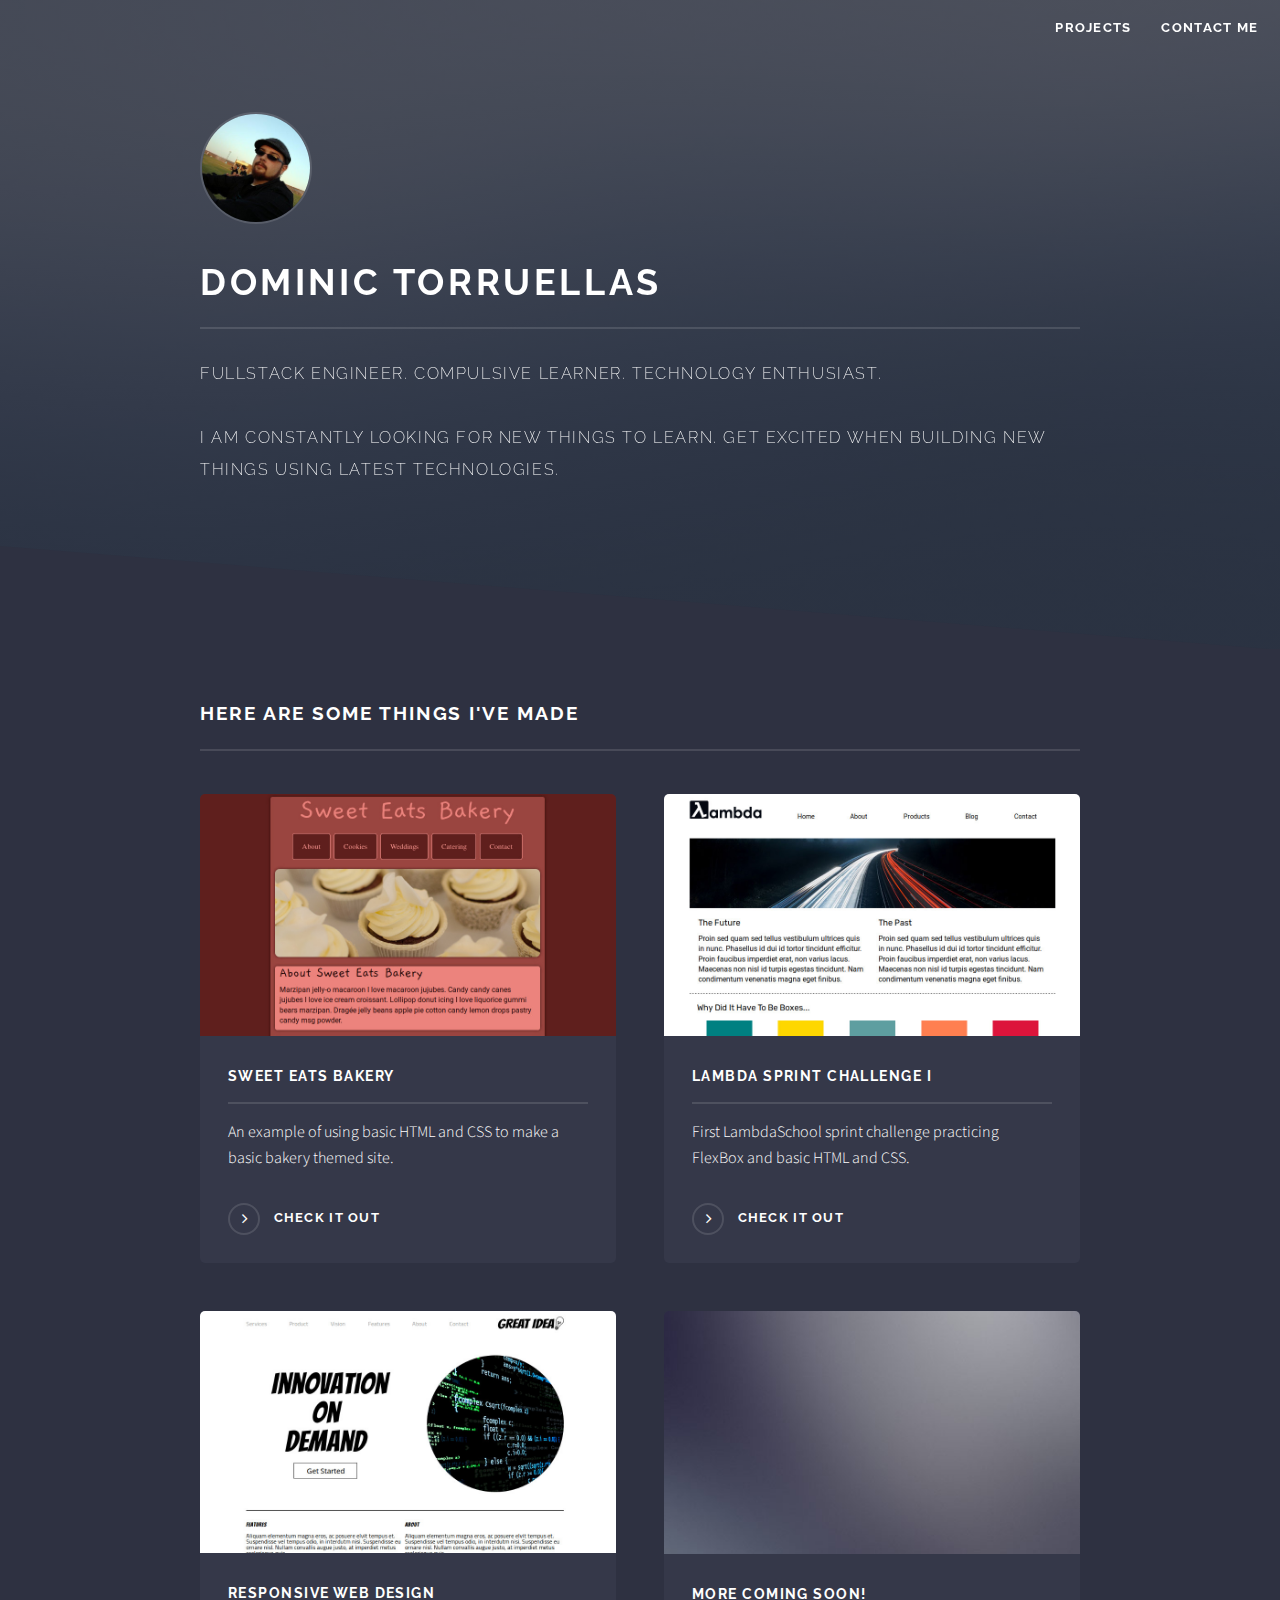
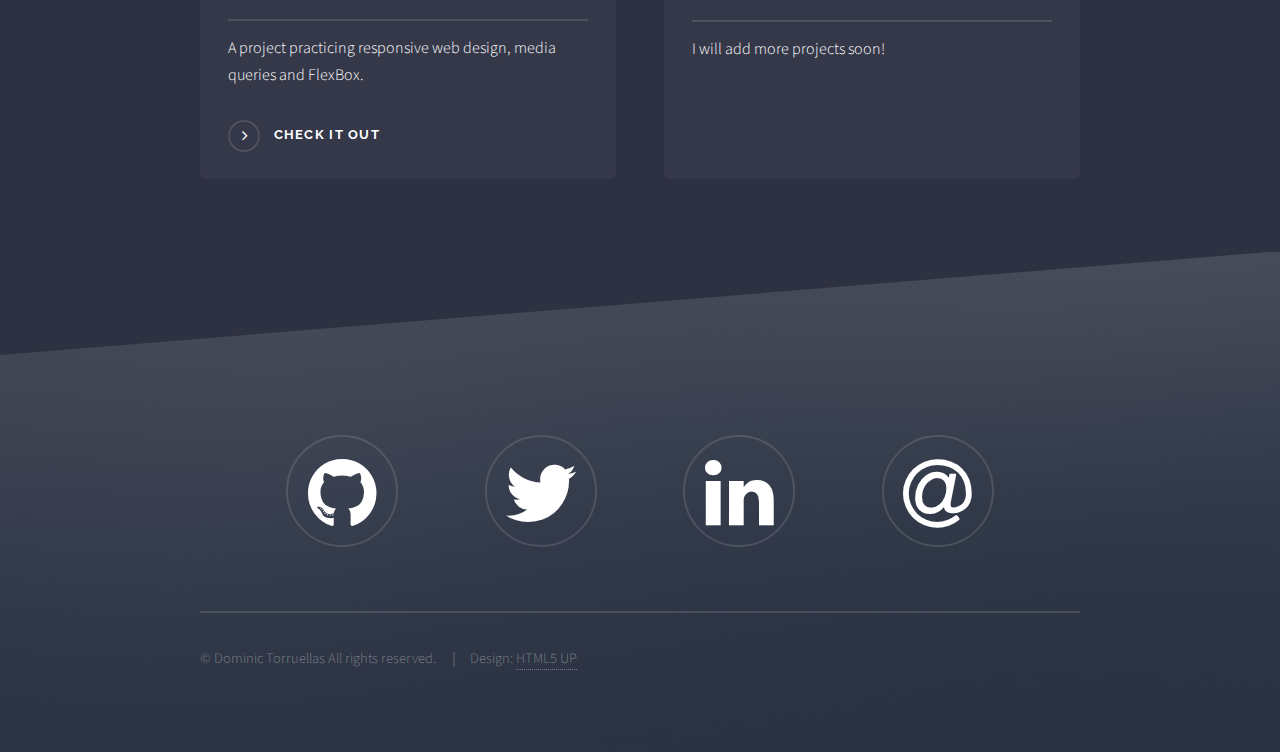
==== index.html @ 59d6ca3b "added linkedin to contac section" ====
<!DOCTYPE html>
<!--
	Solid State by HTML5 UP
	html5up.net | @ajlkn
	Free for personal and commercial use under the CCA 3.0 license (html5up.net/license)
-->
<html id="home">
  <head>
    <title>Dominic Torruellas - I make stuff</title>
    <meta charset="utf-8" />
    <meta
      name="viewport"
      content="width=device-width, initial-scale=1, user-scalable=no"
    />
    <link rel="stylesheet" href="assets/css/main.css" />
    <noscript><link rel="stylesheet" href="assets/css/noscript.css"/></noscript>
  </head>
  <body class="is-preload">
    <!-- Page Wrapper -->
    <div id="page-wrapper">
      <!-- Header -->
      <header id="header" class="alt">
        <h1><a href="#home">Home</a></h1>
        <nav>
          <a href="#projects">Projects</a>
          <a href="#contact">Contact Me</a>
        </nav>
      </header>

      <!-- Banner -->
      <section id="banner">
        <div class="inner">
          <div class="logo">
            <img class="icon" src="./images/330607.jpeg" alt="" />
          </div>
          <h2>Dominic Torruellas</h2>
          <p>
            Fullstack engineer. Compulsive learner. Technology Enthusiast.
          </p>
          <p>
            I am constantly looking for new things to learn. Get excited when
            building new things using latest technologies.
          </p>
        </div>
      </section>

      <!-- Wrapper -->
      <section id="wrapper">
        <!-- Four -->
        <div id="projects"></div>
        <section id="one" class="wrapper alt style1">
          <div class="inner">
            <h2 class="major">Here are some things I've made</h2>
            <section class="features">
              <article>
                <a
                  href="https://codepen.io/djtorel/pen/EMVjLN"
                  class="image"
                  target="_blank"
                  ><img src="./images/SweetEats.jpg" alt=""
                /></a>
                <h3 class="major">Sweet Eats Bakery</h3>
                <p>
                  An example of using basic HTML and CSS to make a basic bakery
                  themed site.
                </p>
                <a
                  href="https://codepen.io/djtorel/pen/EMVjLN"
                  class="special"
                  target="_blank"
                  >Check it out</a
                >
              </article>
              <article>
                <a href="https://sc1-ui.domt.dev" class="image" target="_blank"
                  ><img src="images/SprintChallenge.jpg" alt=""
                /></a>
                <h3 class="major">Lambda Sprint Challenge I</h3>
                <p>
                  First LambdaSchool sprint challenge practicing FlexBox and
                  basic HTML and CSS.
                </p>
                <a
                  href="https://sc1-ui.domt.dev"
                  class="special"
                  target="_blank"
                  >Check it out</a
                >
              </article>
              <article>
                <a href="https://rwd1.domt.dev/" class="image" target="_blank"
                  ><img src="images/ResponsiveWeb.jpg" alt=""
                /></a>
                <h3 class="major">Responsive Web Design</h3>
                <p>
                  A project practicing responsive web design, media queries and
                  FlexBox.
                </p>
                <a href="https://rwd1.domt.dev/" class="special" target="_blank"
                  >Check it out</a
                >
              </article>
              <article>
                <a href="#" class="image"
                  ><img src="images/pic07.jpg" alt=""
                /></a>
                <h3 class="major">More coming soon!</h3>
                <p>
                  I will add more projects soon!
                </p>
                <!-- <a href="#" class="special">Learn more</a> -->
              </article>
            </section>
          </div>
        </section>
      </section>

      <!-- Footer -->
      <section id="footer">
        <div class="inner">
          <div id="contact" class="contact-new">
            <a
              class="fa-github"
              href="https://github.com/djtorel"
              target="_blank"
            ></a>
            <a
              class="fa-twitter"
              href="https://twitter.com/dom_torr"
              target="_blank"
            ></a>
            <a
              href="https://www.linkedin.com/in/dom-torr/"
              class="fa-linkedin"
              target="_blank"
            ></a>
            <a class="fa-at" href="mailto:dom@domtorr.com" target="_blank"></a>
          </div>
          <ul class="copyright">
            <li>&copy; Dominic Torruellas All rights reserved.</li>
            <li>Design: <a href="http://html5up.net">HTML5 UP</a></li>
          </ul>
        </div>
      </section>
    </div>

    <!-- Scripts -->
    <script src="assets/js/jquery.min.js"></script>
    <script src="assets/js/jquery.scrollex.min.js"></script>
    <script src="assets/js/browser.min.js"></script>
    <script src="assets/js/breakpoints.min.js"></script>
    <script src="assets/js/util.js"></script>
    <script src="assets/js/main.js"></script>
  </body>
</html>
---- assets/css/main.css ----
@import url(font-awesome.min.css);
@import url('https://fonts.googleapis.com/css?family=Raleway:200,700|Source+Sans+Pro:300,600,300italic,600italic');

/*
	Solid State by HTML5 UP
	html5up.net | @ajlkn
	Free for personal and commercial use under the CCA 3.0 license (html5up.net/license)
*/

html,
body,
div,
span,
applet,
object,
iframe,
h1,
h2,
h3,
h4,
h5,
h6,
p,
blockquote,
pre,
a,
abbr,
acronym,
address,
big,
cite,
code,
del,
dfn,
em,
img,
ins,
kbd,
q,
s,
samp,
small,
strike,
strong,
sub,
sup,
tt,
var,
b,
u,
i,
center,
dl,
dt,
dd,
ol,
ul,
li,
fieldset,
form,
label,
legend,
table,
caption,
tbody,
tfoot,
thead,
tr,
th,
td,
article,
aside,
canvas,
details,
embed,
figure,
figcaption,
footer,
header,
hgroup,
menu,
nav,
output,
ruby,
section,
summary,
time,
mark,
audio,
video {
  margin: 0;
  padding: 0;
  border: 0;
  font-size: 100%;
  font: inherit;
  vertical-align: baseline;
}

article,
aside,
details,
figcaption,
figure,
footer,
header,
hgroup,
menu,
nav,
section {
  display: block;
}

body {
  line-height: 1;
}

ol,
ul {
  list-style: none;
}

blockquote,
q {
  quotes: none;
}

blockquote:before,
blockquote:after,
q:before,
q:after {
  content: '';
  content: none;
}

table {
  border-collapse: collapse;
  border-spacing: 0;
}

body {
  -webkit-text-size-adjust: none;
}

mark {
  background-color: transparent;
  color: inherit;
}

input::-moz-focus-inner {
  border: 0;
  padding: 0;
}

input,
select,
textarea {
  -moz-appearance: none;
  -webkit-appearance: none;
  -ms-appearance: none;
  appearance: none;
}

/* Basic */

@-ms-viewport {
  width: device-width;
}

body {
  -ms-overflow-style: scrollbar;
}

@media screen and (max-width: 480px) {
  html,
  body {
    min-width: 320px;
  }
}

html {
  box-sizing: border-box;
}

*,
*:before,
*:after {
  box-sizing: inherit;
}

body {
  background-color: #2e3141;
  background-image: linear-gradient(
      to top,
      rgba(46, 49, 65, 0.8),
      rgba(46, 49, 65, 0.8)
    ),
    url('../../images/bg.jpg');
  background-size: auto, cover;
  background-attachment: fixed, fixed;
  background-position: center, center;
}

body.is-preload *,
body.is-preload *:before,
body.is-preload *:after {
  -moz-animation: none !important;
  -webkit-animation: none !important;
  -ms-animation: none !important;
  animation: none !important;
  -moz-transition: none !important;
  -webkit-transition: none !important;
  -ms-transition: none !important;
  transition: none !important;
}

/* Type */

body,
input,
select,
textarea {
  color: #ffffff;
  font-family: 'Source Sans Pro', Helvetica, sans-serif;
  font-size: 16.5pt;
  font-weight: 300;
  line-height: 1.65;
}

@media screen and (max-width: 1680px) {
  body,
  input,
  select,
  textarea {
    font-size: 13pt;
  }
}

@media screen and (max-width: 1280px) {
  body,
  input,
  select,
  textarea {
    font-size: 12pt;
  }
}

@media screen and (max-width: 980px) {
  body,
  input,
  select,
  textarea {
    font-size: 12pt;
  }
}

@media screen and (max-width: 736px) {
  body,
  input,
  select,
  textarea {
    font-size: 12pt;
  }
}

@media screen and (max-width: 480px) {
  body,
  input,
  select,
  textarea {
    font-size: 12pt;
  }
}

a {
  -moz-transition: color 0.2s ease-in-out, border-bottom-color 0.2s ease-in-out;
  -webkit-transition: color 0.2s ease-in-out,
    border-bottom-color 0.2s ease-in-out;
  -ms-transition: color 0.2s ease-in-out, border-bottom-color 0.2s ease-in-out;
  transition: color 0.2s ease-in-out, border-bottom-color 0.2s ease-in-out;
  border-bottom: dotted 1px rgba(255, 255, 255, 0.35);
  color: #ffffff;
  text-decoration: none;
}

a:hover {
  border-bottom-color: transparent;
  color: #ffffff !important;
}

a.special:not(.button) {
  text-decoration: none;
  border-bottom: 0;
  display: block;
  font-family: Raleway, Helvetica, sans-serif;
  font-size: 0.8em;
  font-weight: 700;
  letter-spacing: 0.1em;
  margin: 0 0 2em 0;
  text-transform: uppercase;
}

a.special:not(.button):before {
  -moz-osx-font-smoothing: grayscale;
  -webkit-font-smoothing: antialiased;
  font-family: FontAwesome;
  font-style: normal;
  font-weight: normal;
  text-transform: none !important;
}

a.special:not(.button):before {
  -moz-transition: background-color 0.2s ease-in-out;
  -webkit-transition: background-color 0.2s ease-in-out;
  -ms-transition: background-color 0.2s ease-in-out;
  transition: background-color 0.2s ease-in-out;
  border-radius: 100%;
  border: solid 2px rgba(255, 255, 255, 0.125);
  content: '\f105';
  display: inline-block;
  font-size: 1.25em;
  height: 2em;
  line-height: 1.65em;
  margin-right: 0.85em;
  text-align: center;
  text-indent: 0.15em;
  vertical-align: middle;
  width: 2em;
}

a.special:not(.button):hover:before {
  background-color: rgba(255, 255, 255, 0.025);
}

a.special:not(.button):active:before {
  background-color: rgba(255, 255, 255, 0.075);
}

strong,
b {
  color: #ffffff;
  font-weight: 600;
}

em,
i {
  font-style: italic;
}

p {
  margin: 0 0 2em 0;
}

h1,
h2,
h3,
h4,
h5,
h6 {
  color: #ffffff;
  font-family: Raleway, Helvetica, sans-serif;
  font-weight: 700;
  letter-spacing: 0.1em;
  margin: 0 0 1em 0;
  text-transform: uppercase;
}

h1 a,
h2 a,
h3 a,
h4 a,
h5 a,
h6 a {
  color: inherit;
  text-decoration: none;
  border-bottom: 0;
}

h1 span,
h2 span,
h3 span,
h4 span,
h5 span,
h6 span {
  font-weight: 200;
}

h1.major,
h2.major,
h3.major,
h4.major,
h5.major,
h6.major {
  padding-bottom: 1em;
  border-bottom: solid 2px rgba(255, 255, 255, 0.125);
}

h2 {
  font-size: 1.2em;
}

h3 {
  font-size: 0.9em;
}

h4 {
  font-size: 0.7em;
}

h5 {
  font-size: 0.7em;
}

h6 {
  font-size: 0.7em;
}

@media screen and (max-width: 736px) {
  h2 {
    font-size: 1em;
  }

  h3 {
    font-size: 0.8em;
  }
}

sub {
  font-size: 0.8em;
  position: relative;
  top: 0.5em;
}

sup {
  font-size: 0.8em;
  position: relative;
  top: -0.5em;
}

blockquote {
  border-left: solid 4px rgba(255, 255, 255, 0.125);
  font-style: italic;
  margin: 0 0 2em 0;
  padding: 0.5em 0 0.5em 2em;
}

code {
  background: rgba(255, 255, 255, 0.025);
  border-radius: 5px;
  border: solid 2px rgba(255, 255, 255, 0.125);
  font-family: 'Courier New', monospace;
  font-size: 0.9em;
  margin: 0 0.25em;
  padding: 0.25em 0.65em;
}

pre {
  -webkit-overflow-scrolling: touch;
  font-family: 'Courier New', monospace;
  font-size: 0.9em;
  margin: 0 0 2em 0;
}

pre code {
  display: block;
  line-height: 1.75em;
  padding: 1em 1.5em;
  overflow-x: auto;
}

hr {
  border: 0;
  border-bottom: solid 2px rgba(255, 255, 255, 0.125);
  margin: 2.5em 0;
}

hr.major {
  margin: 4em 0;
}

.align-left {
  text-align: left;
}

.align-center {
  text-align: center;
}

.align-right {
  text-align: right;
}

/* Row */

.row {
  display: flex;
  flex-wrap: wrap;
  box-sizing: border-box;
  align-items: stretch;
}

.row > * {
  box-sizing: border-box;
}

.row.gtr-uniform > * > :last-child {
  margin-bottom: 0;
}

.row.aln-left {
  justify-content: flex-start;
}

.row.aln-center {
  justify-content: center;
}

.row.aln-right {
  justify-content: flex-end;
}

.row.aln-top {
  align-items: flex-start;
}

.row.aln-middle {
  align-items: center;
}

.row.aln-bottom {
  align-items: flex-end;
}

.row > .imp {
  order: -1;
}

.row > .col-1 {
  width: 8.3333333333%;
}

.row > .off-1 {
  margin-left: 8.3333333333%;
}

.row > .col-2 {
  width: 16.6666666667%;
}

.row > .off-2 {
  margin-left: 16.6666666667%;
}

.row > .col-3 {
  width: 25%;
}

.row > .off-3 {
  margin-left: 25%;
}

.row > .col-4 {
  width: 33.3333333333%;
}

.row > .off-4 {
  margin-left: 33.3333333333%;
}

.row > .col-5 {
  width: 41.6666666667%;
}

.row > .off-5 {
  margin-left: 41.6666666667%;
}

.row > .col-6 {
  width: 50%;
}

.row > .off-6 {
  margin-left: 50%;
}

.row > .col-7 {
  width: 58.3333333333%;
}

.row > .off-7 {
  margin-left: 58.3333333333%;
}

.row > .col-8 {
  width: 66.6666666667%;
}

.row > .off-8 {
  margin-left: 66.6666666667%;
}

.row > .col-9 {
  width: 75%;
}

.row > .off-9 {
  margin-left: 75%;
}

.row > .col-10 {
  width: 83.3333333333%;
}

.row > .off-10 {
  margin-left: 83.3333333333%;
}

.row > .col-11 {
  width: 91.6666666667%;
}

.row > .off-11 {
  margin-left: 91.6666666667%;
}

.row > .col-12 {
  width: 100%;
}

.row > .off-12 {
  margin-left: 100%;
}

.row.gtr-0 {
  margin-top: 0;
  margin-left: 0em;
}

.row.gtr-0 > * {
  padding: 0 0 0 0em;
}

.row.gtr-0.gtr-uniform {
  margin-top: 0em;
}

.row.gtr-0.gtr-uniform > * {
  padding-top: 0em;
}

.row.gtr-25 {
  margin-top: 0;
  margin-left: -0.4375em;
}

.row.gtr-25 > * {
  padding: 0 0 0 0.4375em;
}

.row.gtr-25.gtr-uniform {
  margin-top: -0.4375em;
}

.row.gtr-25.gtr-uniform > * {
  padding-top: 0.4375em;
}

.row.gtr-50 {
  margin-top: 0;
  margin-left: -0.875em;
}

.row.gtr-50 > * {
  padding: 0 0 0 0.875em;
}

.row.gtr-50.gtr-uniform {
  margin-top: -0.875em;
}

.row.gtr-50.gtr-uniform > * {
  padding-top: 0.875em;
}

.row {
  margin-top: 0;
  margin-left: -1.75em;
}

.row > * {
  padding: 0 0 0 1.75em;
}

.row.gtr-uniform {
  margin-top: -1.75em;
}

.row.gtr-uniform > * {
  padding-top: 1.75em;
}

.row.gtr-150 {
  margin-top: 0;
  margin-left: -2.625em;
}

.row.gtr-150 > * {
  padding: 0 0 0 2.625em;
}

.row.gtr-150.gtr-uniform {
  margin-top: -2.625em;
}

.row.gtr-150.gtr-uniform > * {
  padding-top: 2.625em;
}

.row.gtr-200 {
  margin-top: 0;
  margin-left: -3.5em;
}

.row.gtr-200 > * {
  padding: 0 0 0 3.5em;
}

.row.gtr-200.gtr-uniform {
  margin-top: -3.5em;
}

.row.gtr-200.gtr-uniform > * {
  padding-top: 3.5em;
}

@media screen and (max-width: 1680px) {
  .row {
    display: flex;
    flex-wrap: wrap;
    box-sizing: border-box;
    align-items: stretch;
  }

  .row > * {
    box-sizing: border-box;
  }

  .row.gtr-uniform > * > :last-child {
    margin-bottom: 0;
  }

  .row.aln-left {
    justify-content: flex-start;
  }

  .row.aln-center {
    justify-content: center;
  }

  .row.aln-right {
    justify-content: flex-end;
  }

  .row.aln-top {
    align-items: flex-start;
  }

  .row.aln-middle {
    align-items: center;
  }

  .row.aln-bottom {
    align-items: flex-end;
  }

  .row > .imp-xlarge {
    order: -1;
  }

  .row > .col-1-xlarge {
    width: 8.3333333333%;
  }

  .row > .off-1-xlarge {
    margin-left: 8.3333333333%;
  }

  .row > .col-2-xlarge {
    width: 16.6666666667%;
  }

  .row > .off-2-xlarge {
    margin-left: 16.6666666667%;
  }

  .row > .col-3-xlarge {
    width: 25%;
  }

  .row > .off-3-xlarge {
    margin-left: 25%;
  }

  .row > .col-4-xlarge {
    width: 33.3333333333%;
  }

  .row > .off-4-xlarge {
    margin-left: 33.3333333333%;
  }

  .row > .col-5-xlarge {
    width: 41.6666666667%;
  }

  .row > .off-5-xlarge {
    margin-left: 41.6666666667%;
  }

  .row > .col-6-xlarge {
    width: 50%;
  }

  .row > .off-6-xlarge {
    margin-left: 50%;
  }

  .row > .col-7-xlarge {
    width: 58.3333333333%;
  }

  .row > .off-7-xlarge {
    margin-left: 58.3333333333%;
  }

  .row > .col-8-xlarge {
    width: 66.6666666667%;
  }

  .row > .off-8-xlarge {
    margin-left: 66.6666666667%;
  }

  .row > .col-9-xlarge {
    width: 75%;
  }

  .row > .off-9-xlarge {
    margin-left: 75%;
  }

  .row > .col-10-xlarge {
    width: 83.3333333333%;
  }

  .row > .off-10-xlarge {
    margin-left: 83.3333333333%;
  }

  .row > .col-11-xlarge {
    width: 91.6666666667%;
  }

  .row > .off-11-xlarge {
    margin-left: 91.6666666667%;
  }

  .row > .col-12-xlarge {
    width: 100%;
  }

  .row > .off-12-xlarge {
    margin-left: 100%;
  }

  .row.gtr-0 {
    margin-top: 0;
    margin-left: 0em;
  }

  .row.gtr-0 > * {
    padding: 0 0 0 0em;
  }

  .row.gtr-0.gtr-uniform {
    margin-top: 0em;
  }

  .row.gtr-0.gtr-uniform > * {
    padding-top: 0em;
  }

  .row.gtr-25 {
    margin-top: 0;
    margin-left: -0.4375em;
  }

  .row.gtr-25 > * {
    padding: 0 0 0 0.4375em;
  }

  .row.gtr-25.gtr-uniform {
    margin-top: -0.4375em;
  }

  .row.gtr-25.gtr-uniform > * {
    padding-top: 0.4375em;
  }

  .row.gtr-50 {
    margin-top: 0;
    margin-left: -0.875em;
  }

  .row.gtr-50 > * {
    padding: 0 0 0 0.875em;
  }

  .row.gtr-50.gtr-uniform {
    margin-top: -0.875em;
  }

  .row.gtr-50.gtr-uniform > * {
    padding-top: 0.875em;
  }

  .row {
    margin-top: 0;
    margin-left: -1.75em;
  }

  .row > * {
    padding: 0 0 0 1.75em;
  }

  .row.gtr-uniform {
    margin-top: -1.75em;
  }

  .row.gtr-uniform > * {
    padding-top: 1.75em;
  }

  .row.gtr-150 {
    margin-top: 0;
    margin-left: -2.625em;
  }

  .row.gtr-150 > * {
    padding: 0 0 0 2.625em;
  }

  .row.gtr-150.gtr-uniform {
    margin-top: -2.625em;
  }

  .row.gtr-150.gtr-uniform > * {
    padding-top: 2.625em;
  }

  .row.gtr-200 {
    margin-top: 0;
    margin-left: -3.5em;
  }

  .row.gtr-200 > * {
    padding: 0 0 0 3.5em;
  }

  .row.gtr-200.gtr-uniform {
    margin-top: -3.5em;
  }

  .row.gtr-200.gtr-uniform > * {
    padding-top: 3.5em;
  }
}

@media screen and (max-width: 1280px) {
  .row {
    display: flex;
    flex-wrap: wrap;
    box-sizing: border-box;
    align-items: stretch;
  }

  .row > * {
    box-sizing: border-box;
  }

  .row.gtr-uniform > * > :last-child {
    margin-bottom: 0;
  }

  .row.aln-left {
    justify-content: flex-start;
  }

  .row.aln-center {
    justify-content: center;
  }

  .row.aln-right {
    justify-content: flex-end;
  }

  .row.aln-top {
    align-items: flex-start;
  }

  .row.aln-middle {
    align-items: center;
  }

  .row.aln-bottom {
    align-items: flex-end;
  }

  .row > .imp-large {
    order: -1;
  }

  .row > .col-1-large {
    width: 8.3333333333%;
  }

  .row > .off-1-large {
    margin-left: 8.3333333333%;
  }

  .row > .col-2-large {
    width: 16.6666666667%;
  }

  .row > .off-2-large {
    margin-left: 16.6666666667%;
  }

  .row > .col-3-large {
    width: 25%;
  }

  .row > .off-3-large {
    margin-left: 25%;
  }

  .row > .col-4-large {
    width: 33.3333333333%;
  }

  .row > .off-4-large {
    margin-left: 33.3333333333%;
  }

  .row > .col-5-large {
    width: 41.6666666667%;
  }

  .row > .off-5-large {
    margin-left: 41.6666666667%;
  }

  .row > .col-6-large {
    width: 50%;
  }

  .row > .off-6-large {
    margin-left: 50%;
  }

  .row > .col-7-large {
    width: 58.3333333333%;
  }

  .row > .off-7-large {
    margin-left: 58.3333333333%;
  }

  .row > .col-8-large {
    width: 66.6666666667%;
  }

  .row > .off-8-large {
    margin-left: 66.6666666667%;
  }

  .row > .col-9-large {
    width: 75%;
  }

  .row > .off-9-large {
    margin-left: 75%;
  }

  .row > .col-10-large {
    width: 83.3333333333%;
  }

  .row > .off-10-large {
    margin-left: 83.3333333333%;
  }

  .row > .col-11-large {
    width: 91.6666666667%;
  }

  .row > .off-11-large {
    margin-left: 91.6666666667%;
  }

  .row > .col-12-large {
    width: 100%;
  }

  .row > .off-12-large {
    margin-left: 100%;
  }

  .row.gtr-0 {
    margin-top: 0;
    margin-left: 0em;
  }

  .row.gtr-0 > * {
    padding: 0 0 0 0em;
  }

  .row.gtr-0.gtr-uniform {
    margin-top: 0em;
  }

  .row.gtr-0.gtr-uniform > * {
    padding-top: 0em;
  }

  .row.gtr-25 {
    margin-top: 0;
    margin-left: -0.4375em;
  }

  .row.gtr-25 > * {
    padding: 0 0 0 0.4375em;
  }

  .row.gtr-25.gtr-uniform {
    margin-top: -0.4375em;
  }

  .row.gtr-25.gtr-uniform > * {
    padding-top: 0.4375em;
  }

  .row.gtr-50 {
    margin-top: 0;
    margin-left: -0.875em;
  }

  .row.gtr-50 > * {
    padding: 0 0 0 0.875em;
  }

  .row.gtr-50.gtr-uniform {
    margin-top: -0.875em;
  }

  .row.gtr-50.gtr-uniform > * {
    padding-top: 0.875em;
  }

  .row {
    margin-top: 0;
    margin-left: -1.75em;
  }

  .row > * {
    padding: 0 0 0 1.75em;
  }

  .row.gtr-uniform {
    margin-top: -1.75em;
  }

  .row.gtr-uniform > * {
    padding-top: 1.75em;
  }

  .row.gtr-150 {
    margin-top: 0;
    margin-left: -2.625em;
  }

  .row.gtr-150 > * {
    padding: 0 0 0 2.625em;
  }

  .row.gtr-150.gtr-uniform {
    margin-top: -2.625em;
  }

  .row.gtr-150.gtr-uniform > * {
    padding-top: 2.625em;
  }

  .row.gtr-200 {
    margin-top: 0;
    margin-left: -3.5em;
  }

  .row.gtr-200 > * {
    padding: 0 0 0 3.5em;
  }

  .row.gtr-200.gtr-uniform {
    margin-top: -3.5em;
  }

  .row.gtr-200.gtr-uniform > * {
    padding-top: 3.5em;
  }
}

@media screen and (max-width: 980px) {
  .row {
    display: flex;
    flex-wrap: wrap;
    box-sizing: border-box;
    align-items: stretch;
  }

  .row > * {
    box-sizing: border-box;
  }

  .row.gtr-uniform > * > :last-child {
    margin-bottom: 0;
  }

  .row.aln-left {
    justify-content: flex-start;
  }

  .row.aln-center {
    justify-content: center;
  }

  .row.aln-right {
    justify-content: flex-end;
  }

  .row.aln-top {
    align-items: flex-start;
  }

  .row.aln-middle {
    align-items: center;
  }

  .row.aln-bottom {
    align-items: flex-end;
  }

  .row > .imp-medium {
    order: -1;
  }

  .row > .col-1-medium {
    width: 8.3333333333%;
  }

  .row > .off-1-medium {
    margin-left: 8.3333333333%;
  }

  .row > .col-2-medium {
    width: 16.6666666667%;
  }

  .row > .off-2-medium {
    margin-left: 16.6666666667%;
  }

  .row > .col-3-medium {
    width: 25%;
  }

  .row > .off-3-medium {
    margin-left: 25%;
  }

  .row > .col-4-medium {
    width: 33.3333333333%;
  }

  .row > .off-4-medium {
    margin-left: 33.3333333333%;
  }

  .row > .col-5-medium {
    width: 41.6666666667%;
  }

  .row > .off-5-medium {
    margin-left: 41.6666666667%;
  }

  .row > .col-6-medium {
    width: 50%;
  }

  .row > .off-6-medium {
    margin-left: 50%;
  }

  .row > .col-7-medium {
    width: 58.3333333333%;
  }

  .row > .off-7-medium {
    margin-left: 58.3333333333%;
  }

  .row > .col-8-medium {
    width: 66.6666666667%;
  }

  .row > .off-8-medium {
    margin-left: 66.6666666667%;
  }

  .row > .col-9-medium {
    width: 75%;
  }

  .row > .off-9-medium {
    margin-left: 75%;
  }

  .row > .col-10-medium {
    width: 83.3333333333%;
  }

  .row > .off-10-medium {
    margin-left: 83.3333333333%;
  }

  .row > .col-11-medium {
    width: 91.6666666667%;
  }

  .row > .off-11-medium {
    margin-left: 91.6666666667%;
  }

  .row > .col-12-medium {
    width: 100%;
  }

  .row > .off-12-medium {
    margin-left: 100%;
  }

  .row.gtr-0 {
    margin-top: 0;
    margin-left: 0em;
  }

  .row.gtr-0 > * {
    padding: 0 0 0 0em;
  }

  .row.gtr-0.gtr-uniform {
    margin-top: 0em;
  }

  .row.gtr-0.gtr-uniform > * {
    padding-top: 0em;
  }

  .row.gtr-25 {
    margin-top: 0;
    margin-left: -0.4375em;
  }

  .row.gtr-25 > * {
    padding: 0 0 0 0.4375em;
  }

  .row.gtr-25.gtr-uniform {
    margin-top: -0.4375em;
  }

  .row.gtr-25.gtr-uniform > * {
    padding-top: 0.4375em;
  }

  .row.gtr-50 {
    margin-top: 0;
    margin-left: -0.875em;
  }

  .row.gtr-50 > * {
    padding: 0 0 0 0.875em;
  }

  .row.gtr-50.gtr-uniform {
    margin-top: -0.875em;
  }

  .row.gtr-50.gtr-uniform > * {
    padding-top: 0.875em;
  }

  .row {
    margin-top: 0;
    margin-left: -1.75em;
  }

  .row > * {
    padding: 0 0 0 1.75em;
  }

  .row.gtr-uniform {
    margin-top: -1.75em;
  }

  .row.gtr-uniform > * {
    padding-top: 1.75em;
  }

  .row.gtr-150 {
    margin-top: 0;
    margin-left: -2.625em;
  }

  .row.gtr-150 > * {
    padding: 0 0 0 2.625em;
  }

  .row.gtr-150.gtr-uniform {
    margin-top: -2.625em;
  }

  .row.gtr-150.gtr-uniform > * {
    padding-top: 2.625em;
  }

  .row.gtr-200 {
    margin-top: 0;
    margin-left: -3.5em;
  }

  .row.gtr-200 > * {
    padding: 0 0 0 3.5em;
  }

  .row.gtr-200.gtr-uniform {
    margin-top: -3.5em;
  }

  .row.gtr-200.gtr-uniform > * {
    padding-top: 3.5em;
  }
}

@media screen and (max-width: 736px) {
  .row {
    display: flex;
    flex-wrap: wrap;
    box-sizing: border-box;
    align-items: stretch;
  }

  .row > * {
    box-sizing: border-box;
  }

  .row.gtr-uniform > * > :last-child {
    margin-bottom: 0;
  }

  .row.aln-left {
    justify-content: flex-start;
  }

  .row.aln-center {
    justify-content: center;
  }

  .row.aln-right {
    justify-content: flex-end;
  }

  .row.aln-top {
    align-items: flex-start;
  }

  .row.aln-middle {
    align-items: center;
  }

  .row.aln-bottom {
    align-items: flex-end;
  }

  .row > .imp-small {
    order: -1;
  }

  .row > .col-1-small {
    width: 8.3333333333%;
  }

  .row > .off-1-small {
    margin-left: 8.3333333333%;
  }

  .row > .col-2-small {
    width: 16.6666666667%;
  }

  .row > .off-2-small {
    margin-left: 16.6666666667%;
  }

  .row > .col-3-small {
    width: 25%;
  }

  .row > .off-3-small {
    margin-left: 25%;
  }

  .row > .col-4-small {
    width: 33.3333333333%;
  }

  .row > .off-4-small {
    margin-left: 33.3333333333%;
  }

  .row > .col-5-small {
    width: 41.6666666667%;
  }

  .row > .off-5-small {
    margin-left: 41.6666666667%;
  }

  .row > .col-6-small {
    width: 50%;
  }

  .row > .off-6-small {
    margin-left: 50%;
  }

  .row > .col-7-small {
    width: 58.3333333333%;
  }

  .row > .off-7-small {
    margin-left: 58.3333333333%;
  }

  .row > .col-8-small {
    width: 66.6666666667%;
  }

  .row > .off-8-small {
    margin-left: 66.6666666667%;
  }

  .row > .col-9-small {
    width: 75%;
  }

  .row > .off-9-small {
    margin-left: 75%;
  }

  .row > .col-10-small {
    width: 83.3333333333%;
  }

  .row > .off-10-small {
    margin-left: 83.3333333333%;
  }

  .row > .col-11-small {
    width: 91.6666666667%;
  }

  .row > .off-11-small {
    margin-left: 91.6666666667%;
  }

  .row > .col-12-small {
    width: 100%;
  }

  .row > .off-12-small {
    margin-left: 100%;
  }

  .row.gtr-0 {
    margin-top: 0;
    margin-left: 0em;
  }

  .row.gtr-0 > * {
    padding: 0 0 0 0em;
  }

  .row.gtr-0.gtr-uniform {
    margin-top: 0em;
  }

  .row.gtr-0.gtr-uniform > * {
    padding-top: 0em;
  }

  .row.gtr-25 {
    margin-top: 0;
    margin-left: -0.3125em;
  }

  .row.gtr-25 > * {
    padding: 0 0 0 0.3125em;
  }

  .row.gtr-25.gtr-uniform {
    margin-top: -0.3125em;
  }

  .row.gtr-25.gtr-uniform > * {
    padding-top: 0.3125em;
  }

  .row.gtr-50 {
    margin-top: 0;
    margin-left: -0.625em;
  }

  .row.gtr-50 > * {
    padding: 0 0 0 0.625em;
  }

  .row.gtr-50.gtr-uniform {
    margin-top: -0.625em;
  }

  .row.gtr-50.gtr-uniform > * {
    padding-top: 0.625em;
  }

  .row {
    margin-top: 0;
    margin-left: -1.25em;
  }

  .row > * {
    padding: 0 0 0 1.25em;
  }

  .row.gtr-uniform {
    margin-top: -1.25em;
  }

  .row.gtr-uniform > * {
    padding-top: 1.25em;
  }

  .row.gtr-150 {
    margin-top: 0;
    margin-left: -1.875em;
  }

  .row.gtr-150 > * {
    padding: 0 0 0 1.875em;
  }

  .row.gtr-150.gtr-uniform {
    margin-top: -1.875em;
  }

  .row.gtr-150.gtr-uniform > * {
    padding-top: 1.875em;
  }

  .row.gtr-200 {
    margin-top: 0;
    margin-left: -2.5em;
  }

  .row.gtr-200 > * {
    padding: 0 0 0 2.5em;
  }

  .row.gtr-200.gtr-uniform {
    margin-top: -2.5em;
  }

  .row.gtr-200.gtr-uniform > * {
    padding-top: 2.5em;
  }
}

@media screen and (max-width: 480px) {
  .row {
    display: flex;
    flex-wrap: wrap;
    box-sizing: border-box;
    align-items: stretch;
  }

  .row > * {
    box-sizing: border-box;
  }

  .row.gtr-uniform > * > :last-child {
    margin-bottom: 0;
  }

  .row.aln-left {
    justify-content: flex-start;
  }

  .row.aln-center {
    justify-content: center;
  }

  .row.aln-right {
    justify-content: flex-end;
  }

  .row.aln-top {
    align-items: flex-start;
  }

  .row.aln-middle {
    align-items: center;
  }

  .row.aln-bottom {
    align-items: flex-end;
  }

  .row > .imp-xsmall {
    order: -1;
  }

  .row > .col-1-xsmall {
    width: 8.3333333333%;
  }

  .row > .off-1-xsmall {
    margin-left: 8.3333333333%;
  }

  .row > .col-2-xsmall {
    width: 16.6666666667%;
  }

  .row > .off-2-xsmall {
    margin-left: 16.6666666667%;
  }

  .row > .col-3-xsmall {
    width: 25%;
  }

  .row > .off-3-xsmall {
    margin-left: 25%;
  }

  .row > .col-4-xsmall {
    width: 33.3333333333%;
  }

  .row > .off-4-xsmall {
    margin-left: 33.3333333333%;
  }

  .row > .col-5-xsmall {
    width: 41.6666666667%;
  }

  .row > .off-5-xsmall {
    margin-left: 41.6666666667%;
  }

  .row > .col-6-xsmall {
    width: 50%;
  }

  .row > .off-6-xsmall {
    margin-left: 50%;
  }

  .row > .col-7-xsmall {
    width: 58.3333333333%;
  }

  .row > .off-7-xsmall {
    margin-left: 58.3333333333%;
  }

  .row > .col-8-xsmall {
    width: 66.6666666667%;
  }

  .row > .off-8-xsmall {
    margin-left: 66.6666666667%;
  }

  .row > .col-9-xsmall {
    width: 75%;
  }

  .row > .off-9-xsmall {
    margin-left: 75%;
  }

  .row > .col-10-xsmall {
    width: 83.3333333333%;
  }

  .row > .off-10-xsmall {
    margin-left: 83.3333333333%;
  }

  .row > .col-11-xsmall {
    width: 91.6666666667%;
  }

  .row > .off-11-xsmall {
    margin-left: 91.6666666667%;
  }

  .row > .col-12-xsmall {
    width: 100%;
  }

  .row > .off-12-xsmall {
    margin-left: 100%;
  }

  .row.gtr-0 {
    margin-top: 0;
    margin-left: 0em;
  }

  .row.gtr-0 > * {
    padding: 0 0 0 0em;
  }

  .row.gtr-0.gtr-uniform {
    margin-top: 0em;
  }

  .row.gtr-0.gtr-uniform > * {
    padding-top: 0em;
  }

  .row.gtr-25 {
    margin-top: 0;
    margin-left: -0.3125em;
  }

  .row.gtr-25 > * {
    padding: 0 0 0 0.3125em;
  }

  .row.gtr-25.gtr-uniform {
    margin-top: -0.3125em;
  }

  .row.gtr-25.gtr-uniform > * {
    padding-top: 0.3125em;
  }

  .row.gtr-50 {
    margin-top: 0;
    margin-left: -0.625em;
  }

  .row.gtr-50 > * {
    padding: 0 0 0 0.625em;
  }

  .row.gtr-50.gtr-uniform {
    margin-top: -0.625em;
  }

  .row.gtr-50.gtr-uniform > * {
    padding-top: 0.625em;
  }

  .row {
    margin-top: 0;
    margin-left: -1.25em;
  }

  .row > * {
    padding: 0 0 0 1.25em;
  }

  .row.gtr-uniform {
    margin-top: -1.25em;
  }

  .row.gtr-uniform > * {
    padding-top: 1.25em;
  }

  .row.gtr-150 {
    margin-top: 0;
    margin-left: -1.875em;
  }

  .row.gtr-150 > * {
    padding: 0 0 0 1.875em;
  }

  .row.gtr-150.gtr-uniform {
    margin-top: -1.875em;
  }

  .row.gtr-150.gtr-uniform > * {
    padding-top: 1.875em;
  }

  .row.gtr-200 {
    margin-top: 0;
    margin-left: -2.5em;
  }

  .row.gtr-200 > * {
    padding: 0 0 0 2.5em;
  }

  .row.gtr-200.gtr-uniform {
    margin-top: -2.5em;
  }

  .row.gtr-200.gtr-uniform > * {
    padding-top: 2.5em;
  }
}

@media screen and (max-width: 360px) {
  .row {
    display: flex;
    flex-wrap: wrap;
    box-sizing: border-box;
    align-items: stretch;
  }

  .row > * {
    box-sizing: border-box;
  }

  .row.gtr-uniform > * > :last-child {
    margin-bottom: 0;
  }

  .row.aln-left {
    justify-content: flex-start;
  }

  .row.aln-center {
    justify-content: center;
  }

  .row.aln-right {
    justify-content: flex-end;
  }

  .row.aln-top {
    align-items: flex-start;
  }

  .row.aln-middle {
    align-items: center;
  }

  .row.aln-bottom {
    align-items: flex-end;
  }

  .row > .imp-xxsmall {
    order: -1;
  }

  .row > .col-1-xxsmall {
    width: 8.3333333333%;
  }

  .row > .off-1-xxsmall {
    margin-left: 8.3333333333%;
  }

  .row > .col-2-xxsmall {
    width: 16.6666666667%;
  }

  .row > .off-2-xxsmall {
    margin-left: 16.6666666667%;
  }

  .row > .col-3-xxsmall {
    width: 25%;
  }

  .row > .off-3-xxsmall {
    margin-left: 25%;
  }

  .row > .col-4-xxsmall {
    width: 33.3333333333%;
  }

  .row > .off-4-xxsmall {
    margin-left: 33.3333333333%;
  }

  .row > .col-5-xxsmall {
    width: 41.6666666667%;
  }

  .row > .off-5-xxsmall {
    margin-left: 41.6666666667%;
  }

  .row > .col-6-xxsmall {
    width: 50%;
  }

  .row > .off-6-xxsmall {
    margin-left: 50%;
  }

  .row > .col-7-xxsmall {
    width: 58.3333333333%;
  }

  .row > .off-7-xxsmall {
    margin-left: 58.3333333333%;
  }

  .row > .col-8-xxsmall {
    width: 66.6666666667%;
  }

  .row > .off-8-xxsmall {
    margin-left: 66.6666666667%;
  }

  .row > .col-9-xxsmall {
    width: 75%;
  }

  .row > .off-9-xxsmall {
    margin-left: 75%;
  }

  .row > .col-10-xxsmall {
    width: 83.3333333333%;
  }

  .row > .off-10-xxsmall {
    margin-left: 83.3333333333%;
  }

  .row > .col-11-xxsmall {
    width: 91.6666666667%;
  }

  .row > .off-11-xxsmall {
    margin-left: 91.6666666667%;
  }

  .row > .col-12-xxsmall {
    width: 100%;
  }

  .row > .off-12-xxsmall {
    margin-left: 100%;
  }

  .row.gtr-0 {
    margin-top: 0;
    margin-left: 0em;
  }

  .row.gtr-0 > * {
    padding: 0 0 0 0em;
  }

  .row.gtr-0.gtr-uniform {
    margin-top: 0em;
  }

  .row.gtr-0.gtr-uniform > * {
    padding-top: 0em;
  }

  .row.gtr-25 {
    margin-top: 0;
    margin-left: -0.3125em;
  }

  .row.gtr-25 > * {
    padding: 0 0 0 0.3125em;
  }

  .row.gtr-25.gtr-uniform {
    margin-top: -0.3125em;
  }

  .row.gtr-25.gtr-uniform > * {
    padding-top: 0.3125em;
  }

  .row.gtr-50 {
    margin-top: 0;
    margin-left: -0.625em;
  }

  .row.gtr-50 > * {
    padding: 0 0 0 0.625em;
  }

  .row.gtr-50.gtr-uniform {
    margin-top: -0.625em;
  }

  .row.gtr-50.gtr-uniform > * {
    padding-top: 0.625em;
  }

  .row {
    margin-top: 0;
    margin-left: -1.25em;
  }

  .row > * {
    padding: 0 0 0 1.25em;
  }

  .row.gtr-uniform {
    margin-top: -1.25em;
  }

  .row.gtr-uniform > * {
    padding-top: 1.25em;
  }

  .row.gtr-150 {
    margin-top: 0;
    margin-left: -1.875em;
  }

  .row.gtr-150 > * {
    padding: 0 0 0 1.875em;
  }

  .row.gtr-150.gtr-uniform {
    margin-top: -1.875em;
  }

  .row.gtr-150.gtr-uniform > * {
    padding-top: 1.875em;
  }

  .row.gtr-200 {
    margin-top: 0;
    margin-left: -2.5em;
  }

  .row.gtr-200 > * {
    padding: 0 0 0 2.5em;
  }

  .row.gtr-200.gtr-uniform {
    margin-top: -2.5em;
  }

  .row.gtr-200.gtr-uniform > * {
    padding-top: 2.5em;
  }
}

/* Section/Article */

section.special,
article.special {
  text-align: center;
}

/* Form */

form {
  margin: 0 0 2em 0;
}

form > :last-child {
  margin-bottom: 0;
}

form > .fields {
  display: -moz-flex;
  display: -webkit-flex;
  display: -ms-flex;
  display: flex;
  -moz-flex-wrap: wrap;
  -webkit-flex-wrap: wrap;
  -ms-flex-wrap: wrap;
  flex-wrap: wrap;
  width: calc(100% + 3em);
  margin: -1.5em 0 2em -1.5em;
}

form > .fields > .field {
  -moz-flex-grow: 0;
  -webkit-flex-grow: 0;
  -ms-flex-grow: 0;
  flex-grow: 0;
  -moz-flex-shrink: 0;
  -webkit-flex-shrink: 0;
  -ms-flex-shrink: 0;
  flex-shrink: 0;
  padding: 1.5em 0 0 1.5em;
  width: calc(100% - 1.5em);
}

form > .fields > .field.half {
  width: calc(50% - 0.75em);
}

form > .fields > .field.third {
  width: calc(100% / 3 - 0.5em);
}

form > .fields > .field.quarter {
  width: calc(25% - 0.375em);
}

@media screen and (max-width: 480px) {
  form > .fields {
    width: calc(100% + 3em);
    margin: -1.5em 0 2em -1.5em;
  }

  form > .fields > .field {
    padding: 1.5em 0 0 1.5em;
    width: calc(100% - 1.5em);
  }

  form > .fields > .field.half {
    width: calc(100% - 1.5em);
  }

  form > .fields > .field.third {
    width: calc(100% - 1.5em);
  }

  form > .fields > .field.quarter {
    width: calc(100% - 1.5em);
  }
}

label {
  color: #ffffff;
  display: block;
  font-family: Raleway, Helvetica, sans-serif;
  font-size: 0.8em;
  font-weight: 700;
  letter-spacing: 0.1em;
  margin: 0 0 0.7em 0;
  text-transform: uppercase;
}

input[type='text'],
input[type='password'],
input[type='email'],
input[type='tel'],
select,
textarea {
  -moz-appearance: none;
  -webkit-appearance: none;
  -ms-appearance: none;
  appearance: none;
  background: rgba(255, 255, 255, 0.025);
  border-radius: 5px;
  border: none;
  border: solid 2px rgba(255, 255, 255, 0.125);
  color: inherit;
  display: block;
  outline: 0;
  padding: 0 1em;
  text-decoration: none;
  width: 100%;
}

input[type='text']:invalid,
input[type='password']:invalid,
input[type='email']:invalid,
input[type='tel']:invalid,
select:invalid,
textarea:invalid {
  box-shadow: none;
}

input[type='text']:focus,
input[type='password']:focus,
input[type='email']:focus,
input[type='tel']:focus,
select:focus,
textarea:focus {
  border-color: #5b6ba6;
}

select {
  background-image: url("data:image/svg+xml;charset=utf8,%3Csvg xmlns='http://www.w3.org/2000/svg' width='40' height='40' preserveAspectRatio='none' viewBox='0 0 40 40'%3E%3Cpath d='M9.4,12.3l10.4,10.4l10.4-10.4c0.2-0.2,0.5-0.4,0.9-0.4c0.3,0,0.6,0.1,0.9,0.4l3.3,3.3c0.2,0.2,0.4,0.5,0.4,0.9 c0,0.4-0.1,0.6-0.4,0.9L20.7,31.9c-0.2,0.2-0.5,0.4-0.9,0.4c-0.3,0-0.6-0.1-0.9-0.4L4.3,17.3c-0.2-0.2-0.4-0.5-0.4-0.9 c0-0.4,0.1-0.6,0.4-0.9l3.3-3.3c0.2-0.2,0.5-0.4,0.9-0.4S9.1,12.1,9.4,12.3z' fill='rgba(255, 255, 255, 0.125)' /%3E%3C/svg%3E");
  background-size: 1.25rem;
  background-repeat: no-repeat;
  background-position: calc(100% - 1rem) center;
  height: 2.75em;
  padding-right: 2.75em;
  text-overflow: ellipsis;
}

select option {
  color: #ffffff;
  background: #2e3141;
}

select:focus::-ms-value {
  background-color: transparent;
}

select::-ms-expand {
  display: none;
}

input[type='text'],
input[type='password'],
input[type='email'],
select {
  height: 2.75em;
}

textarea {
  padding: 0.75em 1em;
}

input[type='checkbox'],
input[type='radio'] {
  -moz-appearance: none;
  -webkit-appearance: none;
  -ms-appearance: none;
  appearance: none;
  display: block;
  float: left;
  margin-right: -2em;
  opacity: 0;
  width: 1em;
  z-index: -1;
}

input[type='checkbox'] + label,
input[type='radio'] + label {
  text-decoration: none;
  color: #ffffff;
  cursor: pointer;
  display: inline-block;
  font-size: 1em;
  font-family: 'Source Sans Pro', Helvetica, sans-serif;
  text-transform: none;
  letter-spacing: 0;
  font-weight: 300;
  padding-left: 2.4em;
  padding-right: 0.75em;
  position: relative;
}

input[type='checkbox'] + label:before,
input[type='radio'] + label:before {
  -moz-osx-font-smoothing: grayscale;
  -webkit-font-smoothing: antialiased;
  font-family: FontAwesome;
  font-style: normal;
  font-weight: normal;
  text-transform: none !important;
}

input[type='checkbox'] + label:before,
input[type='radio'] + label:before {
  background: rgba(255, 255, 255, 0.025);
  border-radius: 5px;
  border: solid 2px rgba(255, 255, 255, 0.125);
  content: '';
  display: inline-block;
  height: 1.65em;
  left: 0;
  line-height: 1.58125em;
  position: absolute;
  text-align: center;
  top: 0;
  width: 1.65em;
}

input[type='checkbox']:checked + label:before,
input[type='radio']:checked + label:before {
  background: #ffffff;
  border-color: #ffffff;
  content: '\f00c';
  color: #2e3141;
}

input[type='checkbox']:focus + label:before,
input[type='radio']:focus + label:before {
  border-color: #4c5c96;
}

input[type='checkbox'] + label:before {
  border-radius: 5px;
}

input[type='radio'] + label:before {
  border-radius: 100%;
}

::-webkit-input-placeholder {
  color: rgba(255, 255, 255, 0.35) !important;
  opacity: 1;
}

:-moz-placeholder {
  color: rgba(255, 255, 255, 0.35) !important;
  opacity: 1;
}

::-moz-placeholder {
  color: rgba(255, 255, 255, 0.35) !important;
  opacity: 1;
}

:-ms-input-placeholder {
  color: rgba(255, 255, 255, 0.35) !important;
  opacity: 1;
}

/* Box */

.box {
  border-radius: 5px;
  border: solid 2px rgba(255, 255, 255, 0.125);
  margin-bottom: 2em;
  padding: 1.5em;
}

.box > :last-child,
.box > :last-child > :last-child,
.box > :last-child > :last-child > :last-child {
  margin-bottom: 0;
}

.box.alt {
  border: 0;
  border-radius: 0;
  padding: 0;
}

/* Icon */

.icon {
  text-decoration: none;
  border-bottom: none;
  position: relative;
}

.icon:before {
  -moz-osx-font-smoothing: grayscale;
  -webkit-font-smoothing: antialiased;
  font-family: FontAwesome;
  font-style: normal;
  font-weight: normal;
  text-transform: none !important;
}

.icon > .label {
  display: none;
}

/* Image */

.image {
  border-radius: 5px;
  border: 0;
  display: inline-block;
  position: relative;
}

.image img {
  border-radius: 5px;
  display: block;
}

.image.left,
.image.right {
  max-width: 40%;
}

.image.left img,
.image.right img {
  width: 100%;
}

.image.left {
  float: left;
  padding: 0 1.5em 1em 0;
  top: 0.25em;
}

.image.right {
  float: right;
  padding: 0 0 1em 1.5em;
  top: 0.25em;
}

.image.fit {
  display: block;
  margin: 0 0 2em 0;
  width: 100%;
}

.image.fit img {
  width: 100%;
}

.image.main {
  display: block;
  margin: 0 0 3em 0;
  width: 100%;
}

.image.main img {
  width: 100%;
}

/* List */

ol {
  list-style: decimal;
  margin: 0 0 2em 0;
  padding-left: 1.25em;
}

ol li {
  padding-left: 0.25em;
}

ul {
  list-style: disc;
  margin: 0 0 2em 0;
  padding-left: 1em;
}

ul li {
  padding-left: 0.5em;
}

ul.alt {
  list-style: none;
  padding-left: 0;
}

ul.alt li {
  border-top: solid 1px rgba(255, 255, 255, 0.125);
  padding: 0.5em 0;
}

ul.alt li:first-child {
  border-top: 0;
  padding-top: 0;
}

dl {
  margin: 0 0 2em 0;
}

dl dt {
  display: block;
  font-weight: 600;
  margin: 0 0 1em 0;
}

dl dd {
  margin-left: 2em;
}

/* Actions */

ul.actions {
  display: -moz-flex;
  display: -webkit-flex;
  display: -ms-flex;
  display: flex;
  cursor: default;
  list-style: none;
  margin-left: -1em;
  padding-left: 0;
}

ul.actions li {
  padding: 0 0 0 1em;
  vertical-align: middle;
}

ul.actions.special {
  -moz-justify-content: center;
  -webkit-justify-content: center;
  -ms-justify-content: center;
  justify-content: center;
  width: 100%;
  margin-left: 0;
}

ul.actions.special li:first-child {
  padding-left: 0;
}

ul.actions.stacked {
  -moz-flex-direction: column;
  -webkit-flex-direction: column;
  -ms-flex-direction: column;
  flex-direction: column;
  margin-left: 0;
}

ul.actions.stacked li {
  padding: 1.3em 0 0 0;
}

ul.actions.stacked li:first-child {
  padding-top: 0;
}

ul.actions.fit {
  width: calc(100% + 1em);
}

ul.actions.fit li {
  -moz-flex-grow: 1;
  -webkit-flex-grow: 1;
  -ms-flex-grow: 1;
  flex-grow: 1;
  -moz-flex-shrink: 1;
  -webkit-flex-shrink: 1;
  -ms-flex-shrink: 1;
  flex-shrink: 1;
  width: 100%;
}

ul.actions.fit li > * {
  width: 100%;
}

ul.actions.fit.stacked {
  width: 100%;
}

@media screen and (max-width: 480px) {
  ul.actions:not(.fixed) {
    -moz-flex-direction: column;
    -webkit-flex-direction: column;
    -ms-flex-direction: column;
    flex-direction: column;
    margin-left: 0;
    width: 100% !important;
  }

  ul.actions:not(.fixed) li {
    -moz-flex-grow: 1;
    -webkit-flex-grow: 1;
    -ms-flex-grow: 1;
    flex-grow: 1;
    -moz-flex-shrink: 1;
    -webkit-flex-shrink: 1;
    -ms-flex-shrink: 1;
    flex-shrink: 1;
    padding: 1em 0 0 0;
    text-align: center;
    width: 100%;
  }

  ul.actions:not(.fixed) li > * {
    width: 100%;
  }

  ul.actions:not(.fixed) li:first-child {
    padding-top: 0;
  }

  ul.actions:not(.fixed) li input[type='submit'],
  ul.actions:not(.fixed) li input[type='reset'],
  ul.actions:not(.fixed) li input[type='button'],
  ul.actions:not(.fixed) li button,
  ul.actions:not(.fixed) li .button {
    width: 100%;
  }

  ul.actions:not(.fixed) li input[type='submit'].icon:before,
  ul.actions:not(.fixed) li input[type='reset'].icon:before,
  ul.actions:not(.fixed) li input[type='button'].icon:before,
  ul.actions:not(.fixed) li button.icon:before,
  ul.actions:not(.fixed) li .button.icon:before {
    margin-left: -0.5rem;
  }
}

/* Icons */

ul.icons {
  cursor: default;
  list-style: none;
  padding-left: 0;
}

ul.icons li {
  display: inline-block;
  padding: 0 1em 0 0;
}

ul.icons li:last-child {
  padding-right: 0;
}

ul.icons li .icon:before {
  font-size: 1.25em;
}

/* Contact */

ul.contact {
  list-style: none;
  padding: 0;
}

ul.contact li {
  text-decoration: none;
  margin: 2.5em 0 0 0;
  padding: 0 0 0 3.25em;
  position: relative;
}

ul.contact li:before {
  -moz-osx-font-smoothing: grayscale;
  -webkit-font-smoothing: antialiased;
  font-family: FontAwesome;
  font-style: normal;
  font-weight: normal;
  text-transform: none !important;
}

ul.contact li:before {
  border-radius: 100%;
  border: solid 2px rgba(255, 255, 255, 0.125);
  display: inline-block;
  font-size: 0.8em;
  height: 2.5em;
  left: 0;
  line-height: 2.35em;
  position: absolute;
  text-align: center;
  top: 0;
  width: 2.5em;
}

ul.contact li:first-child {
  margin-top: 0;
}

@media screen and (max-width: 736px) {
  ul.contact li {
    margin: 1.5em 0 0 0;
  }
}

/* Pagination */

ul.pagination {
  cursor: default;
  list-style: none;
  padding-left: 0;
}

ul.pagination li {
  display: inline-block;
  padding-left: 0;
  vertical-align: middle;
}

ul.pagination li > .page {
  -moz-transition: background-color 0.2s ease-in-out, color 0.2s ease-in-out;
  -webkit-transition: background-color 0.2s ease-in-out, color 0.2s ease-in-out;
  -ms-transition: background-color 0.2s ease-in-out, color 0.2s ease-in-out;
  transition: background-color 0.2s ease-in-out, color 0.2s ease-in-out;
  border-bottom: 0;
  border-radius: 5px;
  display: inline-block;
  height: 1.5em;
  line-height: 1.5em;
  margin: 0 0.125em;
  min-width: 1.5em;
  padding: 0 0.5em;
  text-align: center;
}

ul.pagination li > .page:hover {
  background-color: rgba(255, 255, 255, 0.025);
}

ul.pagination li > .page.active {
  background-color: #4c5c96;
}

ul.pagination li:first-child {
  padding-right: 0.75em;
}

ul.pagination li:last-child {
  padding-left: 0.75em;
}

@media screen and (max-width: 480px) {
  ul.pagination li:nth-child(n + 2):nth-last-child(n + 2) {
    display: none;
  }

  ul.pagination li .button {
    width: 100%;
  }

  ul.pagination li:first-child {
    width: calc(50% - 2px);
    text-align: left;
    padding-right: 0.325em;
  }

  ul.pagination li:last-child {
    width: calc(50% - 2px);
    text-align: right;
    padding-left: 0.325em;
  }
}

/* Table */

.table-wrapper {
  -webkit-overflow-scrolling: touch;
  overflow-x: auto;
}

table {
  margin: 0 0 2em 0;
  width: 100%;
}

table tbody tr {
  border: solid 1px rgba(255, 255, 255, 0.125);
  border-left: 0;
  border-right: 0;
}

table tbody tr:nth-child(2n + 1) {
  background-color: rgba(255, 255, 255, 0.025);
}

table td {
  padding: 0.75em 0.75em;
}

table th {
  color: #ffffff;
  font-size: 0.9em;
  font-weight: 600;
  padding: 0 0.75em 0.75em 0.75em;
  text-align: left;
}

table thead {
  border-bottom: solid 2px rgba(255, 255, 255, 0.125);
}

table tfoot {
  border-top: solid 2px rgba(255, 255, 255, 0.125);
}

table.alt {
  border-collapse: separate;
}

table.alt tbody tr td {
  border: solid 1px rgba(255, 255, 255, 0.125);
  border-left-width: 0;
  border-top-width: 0;
}

table.alt tbody tr td:first-child {
  border-left-width: 1px;
}

table.alt tbody tr:first-child td {
  border-top-width: 1px;
}

table.alt thead {
  border-bottom: 0;
}

table.alt tfoot {
  border-top: 0;
}

/* Button */

input[type='submit'],
input[type='reset'],
input[type='button'],
button,
.button {
  -moz-appearance: none;
  -webkit-appearance: none;
  -ms-appearance: none;
  appearance: none;
  -moz-transition: background-color 0.2s ease-in-out;
  -webkit-transition: background-color 0.2s ease-in-out;
  -ms-transition: background-color 0.2s ease-in-out;
  transition: background-color 0.2s ease-in-out;
  background-color: transparent;
  border-radius: 5px;
  border: 0;
  box-shadow: inset 0 0 0 2px rgba(255, 255, 255, 0.125);
  color: #ffffff !important;
  cursor: pointer;
  display: inline-block;
  font-family: Raleway, Helvetica, sans-serif;
  font-size: 0.8em;
  font-weight: 700;
  height: 3.75em;
  letter-spacing: 0.1em;
  line-height: 3.75em;
  padding: 0 2.25em;
  text-align: center;
  text-decoration: none;
  text-transform: uppercase;
  white-space: nowrap;
}

input[type='submit']:hover,
input[type='reset']:hover,
input[type='button']:hover,
button:hover,
.button:hover {
  background-color: rgba(255, 255, 255, 0.025);
}

input[type='submit']:active,
input[type='reset']:active,
input[type='button']:active,
button:active,
.button:active {
  background-color: rgba(255, 255, 255, 0.075);
}

input[type='submit'].icon:before,
input[type='reset'].icon:before,
input[type='button'].icon:before,
button.icon:before,
.button.icon:before {
  margin-right: 0.5em;
  color: rgba(255, 255, 255, 0.35);
}

input[type='submit'].primary,
input[type='reset'].primary,
input[type='button'].primary,
button.primary,
.button.primary {
  background-color: #4c5c96;
  box-shadow: none;
}

input[type='submit'].primary:hover,
input[type='reset'].primary:hover,
input[type='button'].primary:hover,
button.primary:hover,
.button.primary:hover {
  background-color: #53639e;
}

input[type='submit'].primary:active,
input[type='reset'].primary:active,
input[type='button'].primary:active,
button.primary:active,
.button.primary:active {
  background-color: #45558d;
}

input[type='submit'].primary.icon:before,
input[type='reset'].primary.icon:before,
input[type='button'].primary.icon:before,
button.primary.icon:before,
.button.primary.icon:before {
  color: #7985b0;
}

input[type='submit'].fit,
input[type='reset'].fit,
input[type='button'].fit,
button.fit,
.button.fit {
  width: 100%;
}

input[type='submit'].small,
input[type='reset'].small,
input[type='button'].small,
button.small,
.button.small {
  font-size: 0.6em;
}

input[type='submit'].large,
input[type='reset'].large,
input[type='button'].large,
button.large,
.button.large {
  font-size: 1em;
}

input[type='submit'].disabled,
input[type='submit']:disabled,
input[type='reset'].disabled,
input[type='reset']:disabled,
input[type='button'].disabled,
input[type='button']:disabled,
button.disabled,
button:disabled,
.button.disabled,
.button:disabled {
  opacity: 0.25;
}

@media screen and (max-width: 480px) {
  input[type='submit'],
  input[type='reset'],
  input[type='button'],
  button,
  .button {
    padding: 0;
  }
}

/* Features */

.features {
  display: -moz-flex;
  display: -webkit-flex;
  display: -ms-flex;
  display: flex;
  -moz-flex-wrap: wrap;
  -webkit-flex-wrap: wrap;
  -ms-flex-wrap: wrap;
  flex-wrap: wrap;
  margin: 0 0 2em 0;
}

.features article {
  padding: 1.75em 1.75em 0.1em 1.75em;
  background-color: #353849;
  border-radius: 5px;
  margin: 1.5em 3em 1.5em 0;
  width: calc(50% - 1.5em);
}

.features article:nth-child(2n) {
  margin-right: 0;
}

.features article .image {
  border-radius: 5px 5px 0 0;
  display: block;
  margin-bottom: 1.75em;
  margin-left: -1.75em;
  margin-top: -1.75em;
  position: relative;
  width: calc(100% + 3.5em);
}

.features article .image img {
  border-radius: 5px 5px 0 0;
  width: 100%;
}

@media screen and (max-width: 980px) {
  .features article {
    margin: 1em 2em 1em 0;
    width: calc(50% - 1em);
  }
}

@media screen and (max-width: 736px) {
  .features article {
    padding: 1.5em 1.5em 0.1em 1.5em;
    margin: 0.875em 1.75em 0.875em 0;
    width: calc(50% - 0.875em - 1px);
  }

  .features article .image {
    margin-bottom: 1.5em;
    margin-left: -1.5em;
    margin-top: -1.5em;
    width: calc(100% + 3em);
  }
}

@media screen and (max-width: 480px) {
  .features {
    display: block;
  }

  .features article {
    width: 100%;
    margin: 0 0 2em 0 !important;
  }
}

/* Header */

#header {
  -moz-transition: background-color 0.2s ease-in-out;
  -webkit-transition: background-color 0.2s ease-in-out;
  -ms-transition: background-color 0.2s ease-in-out;
  transition: background-color 0.2s ease-in-out;
  background-color: rgba(53, 56, 73, 0.95);
  height: 3.5em;
  left: 0;
  line-height: 3.5em;
  padding: 0 1.25em;
  position: fixed;
  top: 0;
  width: 100%;
  z-index: 10000;
}

#header h1 {
  -moz-transition: opacity 0.2s ease-in-out, visibility 0.2s;
  -webkit-transition: opacity 0.2s ease-in-out, visibility 0.2s;
  -ms-transition: opacity 0.2s ease-in-out, visibility 0.2s;
  transition: opacity 0.2s ease-in-out, visibility 0.2s;
  border-bottom: 0;
  font-size: 0.8em;
  margin-bottom: 0;
  opacity: 1;
  visibility: visible;
}

#header h1 a {
  border: 0;
}

#header nav {
  font-family: Raleway, Helvetica, sans-serif;
  font-size: 0.8em;
  font-weight: 700;
  height: 3em;
  letter-spacing: 0.1em;
  line-height: 3em;
  position: absolute;
  right: 0.7em;
  text-transform: uppercase;
  top: 0.7em;
}

#header nav a {
  border: 0;
  display: inline-block;
  padding: 0 1em;
}

#header nav a:before {
  float: right;
  margin-left: 0.75em;
}

#header nav a[href='#menu'] {
  text-decoration: none;
  -moz-transition: background-color 0.2s ease-in-out;
  -webkit-transition: background-color 0.2s ease-in-out;
  -ms-transition: background-color 0.2s ease-in-out;
  transition: background-color 0.2s ease-in-out;
  border-radius: 5px;
  box-shadow: inset 0 0 0 2px rgba(255, 255, 255, 0.125);
  padding: 0 1.35em;
}

#header nav a[href='#menu']:before {
  -moz-osx-font-smoothing: grayscale;
  -webkit-font-smoothing: antialiased;
  font-family: FontAwesome;
  font-style: normal;
  font-weight: normal;
  text-transform: none !important;
}

#header nav a[href='#menu']:before {
  content: '\f0c9';
}

#header nav a[href='#menu']:hover {
  background-color: rgba(255, 255, 255, 0.025);
}

#header nav a[href='#menu']:active {
  background-color: rgba(255, 255, 255, 0.075);
}

#header.alt {
  background-color: transparent;
}

#header.alt h1 {
  opacity: 0;
  visibility: hidden;
}

@media screen and (max-width: 736px) {
  #header {
    height: 2.75em;
    line-height: 2.75em;
  }

  #header nav {
    top: 0;
    right: 0;
    height: inherit;
    line-height: inherit;
  }

  #header nav a {
    height: inherit;
    line-height: inherit;
  }

  #header nav a[href='#menu'] {
    box-shadow: none;
    padding: 0 1em;
    border-radius: 0;
  }

  #header nav a[href='#menu']:hover,
  #header nav a[href='#menu']:active {
    background-color: inherit;
  }
}

@media screen and (max-width: 480px) {
  #header nav a[href='#menu'] {
    width: 4em;
    white-space: nowrap;
    text-indent: 4em;
    position: relative;
  }

  #header nav a[href='#menu']:before {
    width: inherit;
    position: absolute;
    top: 0;
    left: 0;
    text-indent: 0;
    text-align: right;
    margin-left: 0;
    padding-right: 1.25em;
  }
}

/* Menu */

#page-wrapper {
  -moz-transition: -moz-filter 0.25s ease;
  -webkit-transition: -webkit-filter 0.25s ease;
  -ms-transition: -ms-filter 0.25s ease;
  transition: filter 0.25s ease;
}

#menu {
  -moz-align-items: center;
  -webkit-align-items: center;
  -ms-align-items: center;
  align-items: center;
  display: -moz-flex;
  display: -webkit-flex;
  display: -ms-flex;
  display: flex;
  -moz-justify-content: center;
  -webkit-justify-content: center;
  -ms-justify-content: center;
  justify-content: center;
  pointer-events: none;
  -moz-transition: opacity 0.35s ease, visibility 0.35s;
  -webkit-transition: opacity 0.35s ease, visibility 0.35s;
  -ms-transition: opacity 0.35s ease, visibility 0.35s;
  transition: opacity 0.35s ease, visibility 0.35s;
  -moz-user-select: none;
  -webkit-user-select: none;
  -ms-user-select: none;
  user-select: none;
  -webkit-tap-highlight-color: rgba(0, 0, 0, 0);
  background: rgba(46, 49, 65, 0.8);
  cursor: default;
  height: 100%;
  left: 0;
  opacity: 0;
  position: fixed;
  text-align: center;
  top: 0;
  visibility: hidden;
  width: 100%;
}

#menu .inner {
  padding: 2.5em 1.5em 0.5em 1.5em;
  -moz-transform: translateY(0.5em);
  -webkit-transform: translateY(0.5em);
  -ms-transform: translateY(0.5em);
  transform: translateY(0.5em);
  -moz-transition: opacity 0.35s ease, -moz-transform 0.35s ease;
  -webkit-transition: opacity 0.35s ease, -webkit-transform 0.35s ease;
  -ms-transition: opacity 0.35s ease, -ms-transform 0.35s ease;
  transition: opacity 0.35s ease, transform 0.35s ease;
  -webkit-overflow-scrolling: touch;
  background: #4c5c96;
  border-radius: 5px;
  display: block;
  max-width: 100%;
  opacity: 0;
  position: relative;
  width: 18em;
}

#menu h2 {
  border-bottom: solid 2px rgba(255, 255, 255, 0.125);
  padding-bottom: 1em;
}

#menu .close {
  background-image: url('images/close.svg');
  background-position: 75% 25%;
  background-repeat: no-repeat;
  background-size: 2em 2em;
  border: 0;
  content: '';
  display: block;
  height: 4em;
  overflow: hidden;
  position: absolute;
  right: 0;
  text-align: center;
  text-indent: 4em;
  top: 0;
  width: 4em;
}

#menu .links {
  list-style: none;
  margin-bottom: 1.5em;
  padding: 0;
}

#menu .links li {
  padding: 0;
}

#menu .links li a {
  border-radius: 5px;
  border: 0;
  display: block;
  font-family: Raleway, Helvetica, sans-serif;
  font-size: 0.8em;
  font-weight: 200;
  letter-spacing: 0.1em;
  line-height: 1.85em;
  padding: 0.75em 0;
  text-transform: uppercase;
}

#menu .links li a:hover {
  background: #45558d;
}

@media screen and (max-width: 736px) {
  #menu .inner {
    max-height: 100%;
    overflow-y: auto;
    overflow-x: hidden;
  }

  #menu .inner .close {
    background-size: 1.5em 1.5em;
  }
}

body.is-menu-visible #page-wrapper {
  -moz-filter: blur(1.5px);
  -webkit-filter: blur(1.5px);
  -ms-filter: blur(1.5px);
  filter: blur(1.5px);
}

body.is-menu-visible #menu {
  pointer-events: auto;
  opacity: 1;
  visibility: visible;
}

body.is-menu-visible #menu .inner {
  -moz-transform: translateY(0);
  -webkit-transform: translateY(0);
  -ms-transform: translateY(0);
  transform: translateY(0);
  opacity: 1;
}

/* Banner */

#banner {
  padding: 10em 0 4.75em 0;
}

#banner .inner {
  margin: 0 auto;
  width: 55em;
}

#banner .logo {
  -moz-transition: opacity 2s ease, -moz-transform 1s ease;
  -webkit-transition: opacity 2s ease, -webkit-transform 1s ease;
  -ms-transition: opacity 2s ease, -ms-transform 1s ease;
  transition: opacity 2s ease, transform 1s ease;
  -moz-transform: translateY(0);
  -webkit-transform: translateY(0);
  -ms-transform: translateY(0);
  transform: translateY(0);
  opacity: 1;
  margin: 0 0 1.3em 0;
}

#banner .logo .icon {
  border-radius: 100%;
  border: solid 2px rgba(255, 255, 255, 0.125);
  cursor: default;
  display: inline-block;
  font-size: 2em;
  height: 3.5em;
  line-height: 2.25em;
  text-align: center;
  width: 3.5em;
}

#banner h2 {
  -moz-transition: opacity 0.5s ease, -moz-transform 0.5s ease,
    -moz-filter 0.25s ease;
  -webkit-transition: opacity 0.5s ease, -webkit-transform 0.5s ease,
    -webkit-filter 0.25s ease;
  -ms-transition: opacity 0.5s ease, -ms-transform 0.5s ease,
    -ms-filter 0.25s ease;
  transition: opacity 0.5s ease, transform 0.5s ease, filter 0.25s ease;
  -moz-transform: translateX(0);
  -webkit-transform: translateX(0);
  -ms-transform: translateX(0);
  transform: translateX(0);
  -moz-transition-delay: 0.65s;
  -webkit-transition-delay: 0.65s;
  -ms-transition-delay: 0.65s;
  transition-delay: 0.65s;
  -moz-filter: blur(0);
  -webkit-filter: blur(0);
  -ms-filter: blur(0);
  filter: blur(0);
  opacity: 1;
  border-bottom: solid 2px rgba(255, 255, 255, 0.125);
  font-size: 2.25em;
  margin-bottom: 0.8em;
  padding-bottom: 0.4em;
}

#banner p {
  -moz-transition: opacity 0.5s ease, -moz-transform 0.5s ease,
    -moz-filter 0.25s ease;
  -webkit-transition: opacity 0.5s ease, -webkit-transform 0.5s ease,
    -webkit-filter 0.25s ease;
  -ms-transition: opacity 0.5s ease, -ms-transform 0.5s ease,
    -ms-filter 0.25s ease;
  transition: opacity 0.5s ease, transform 0.5s ease, filter 0.25s ease;
  -moz-transform: translateX(0);
  -webkit-transform: translateX(0);
  -ms-transform: translateX(0);
  transform: translateX(0);
  -moz-transition-delay: 0.8s;
  -webkit-transition-delay: 0.8s;
  -ms-transition-delay: 0.8s;
  transition-delay: 0.8s;
  -moz-filter: blur(0);
  -webkit-filter: blur(0);
  -ms-filter: blur(0);
  filter: blur(0);
  opacity: 1;
  font-family: Raleway, Helvetica, sans-serif;
  font-size: 1em;
  font-weight: 200;
  letter-spacing: 0.1em;
  line-height: 2;
  text-transform: uppercase;
}

@media screen and (max-width: 1280px) {
  #banner {
    padding: 7em 0 8.25em 0;
    background-color: #2e3141;
    background-image: linear-gradient(
        to top,
        rgba(46, 49, 65, 0.8),
        rgba(46, 49, 65, 0.8)
      ),
      url('../../images/bg.jpg');
    background-size: auto, cover;
    background-position: center, center;
    margin-bottom: -6.5em;
  }
}

@media screen and (max-width: 980px) {
  #banner {
    padding: 12em 3em 12.375em 3em;
    margin-bottom: -4.75em;
  }

  #banner .inner {
    width: 100%;
  }
}

@media screen and (max-width: 736px) {
  #banner {
    padding: 5em 2em 4.25em 2em;
    margin-bottom: -2.5em;
  }

  #banner .logo {
    margin: 0 0 1em 0;
  }

  #banner .logo .icon {
    font-size: 1.5em;
  }

  #banner h2 {
    font-size: 1.5em;
  }

  #banner p {
    font-size: 0.8em;
  }
}

body.is-preload #banner .logo {
  -moz-transform: translateY(0.5em);
  -webkit-transform: translateY(0.5em);
  -ms-transform: translateY(0.5em);
  transform: translateY(0.5em);
  opacity: 0;
}

body.is-preload #banner h2 {
  opacity: 0;
  -moz-transform: translateX(0.25em);
  -webkit-transform: translateX(0.25em);
  -ms-transform: translateX(0.25em);
  transform: translateX(0.25em);
  -moz-filter: blur(2px);
  -webkit-filter: blur(2px);
  -ms-filter: blur(2px);
  filter: blur(2px);
}

body.is-preload #banner p {
  opacity: 0;
  -moz-transform: translateX(0.5em);
  -webkit-transform: translateX(0.5em);
  -ms-transform: translateX(0.5em);
  transform: translateX(0.5em);
  -moz-filter: blur(2px);
  -webkit-filter: blur(2px);
  -ms-filter: blur(2px);
  filter: blur(2px);
}

/* Wrapper */

#wrapper > header {
  padding: 11em 0 2.25em 0;
}

#wrapper > header .inner {
  margin: 0 auto;
  width: 55em;
}

#wrapper > header h2 {
  border-bottom: solid 2px rgba(255, 255, 255, 0.125);
  font-size: 2em;
  margin-bottom: 0.8em;
  padding-bottom: 0.4em;
}

#wrapper > header p {
  font-family: Raleway, Helvetica, sans-serif;
  font-size: 1em;
  font-weight: 200;
  letter-spacing: 0.1em;
  line-height: 2;
  text-transform: uppercase;
}

@media screen and (max-width: 1280px) {
  #wrapper > header {
    padding: 9em 0 6.25em 0;
    background-color: #2e3141;
    background-image: linear-gradient(
        to top,
        rgba(46, 49, 65, 0.8),
        rgba(46, 49, 65, 0.8)
      ),
      url('../../images/bg.jpg');
    background-size: auto, cover;
    background-position: center, 0% 30%;
    margin-bottom: -6.5em;
  }
}

@media screen and (max-width: 980px) {
  #wrapper > header {
    padding: 11em 3em 7.375em 3em;
    background-size: auto, cover;
    background-position: center, 0% 0%;
    margin-bottom: -4.75em;
  }

  #wrapper > header .inner {
    width: 100%;
  }
}

@media screen and (max-width: 736px) {
  #wrapper > header {
    padding: 6.5em 2em 3em 2em;
    background-size: auto, 125%;
    margin-bottom: -2.5em;
  }

  #wrapper > header h2 {
    font-size: 1.25em;
  }

  #wrapper > header p {
    font-size: 0.8em;
  }
}

.wrapper {
  background-color: #2e3141;
  margin: 6.5em 0;
  position: relative;
}

.wrapper:before,
.wrapper:after {
  background-image: url("data:image/svg+xml;charset=utf8,%3Csvg xmlns='http://www.w3.org/2000/svg' width='100' height='100' viewBox='0 0 100 100' preserveAspectRatio='none'%3E%3Cpolygon points='0,100 100,0 100,100' style='fill:%232e3141%3B' /%3E%3C/svg%3E");
}

.wrapper:before {
  box-shadow: inset 0 -1px 0 0 #2e3141, 0 1px 0 0 #2e3141;
}

.wrapper:after {
  box-shadow: inset 0 -1px 0 0 #2e3141, 0 1px 0 0 #2e3141;
}

.wrapper:before,
.wrapper:after {
  background-repeat: no-repeat;
  background-size: 100% 100%;
  content: '';
  display: block;
  height: 6.5em;
  position: absolute;
  width: 100%;
}

.wrapper:before {
  left: 0;
  top: -6.5em;
}

.wrapper:after {
  -moz-transform: scaleY(-1);
  -webkit-transform: scaleY(-1);
  -ms-transform: scaleY(-1);
  transform: scaleY(-1);
  bottom: -6.5em;
  left: 0;
}

.wrapper.alt:before {
  -moz-transform: scaleX(-1);
  -webkit-transform: scaleX(-1);
  -ms-transform: scaleX(-1);
  transform: scaleX(-1);
}

.wrapper.alt:after {
  -moz-transform: scaleY(-1) scaleX(-1);
  -webkit-transform: scaleY(-1) scaleX(-1);
  -ms-transform: scaleY(-1) scaleX(-1);
  transform: scaleY(-1) scaleX(-1);
}

.wrapper .inner {
  padding: 3em 0 1em 0;
  margin: 0 auto;
  width: 55em;
}

.wrapper.style2 {
  background-color: #353849;
}

.wrapper.style2:before,
.wrapper.style2:after {
  background-image: url("data:image/svg+xml;charset=utf8,%3Csvg xmlns='http://www.w3.org/2000/svg' width='100' height='100' viewBox='0 0 100 100' preserveAspectRatio='none'%3E%3Cpolygon points='0,100 100,0 100,100' style='fill:%23353849%3B' /%3E%3C/svg%3E");
}

.wrapper.style2:before {
  box-shadow: inset 0 -1px 0 0 #353849, 0 1px 0 0 #353849;
}

.wrapper.style2:after {
  box-shadow: inset 0 -1px 0 0 #353849, 0 1px 0 0 #353849;
}

.wrapper.style3 {
  background-color: #3d4051;
}

.wrapper.style3:before,
.wrapper.style3:after {
  background-image: url("data:image/svg+xml;charset=utf8,%3Csvg xmlns='http://www.w3.org/2000/svg' width='100' height='100' viewBox='0 0 100 100' preserveAspectRatio='none'%3E%3Cpolygon points='0,100 100,0 100,100' style='fill:%233d4051%3B' /%3E%3C/svg%3E");
}

.wrapper.style3:before {
  box-shadow: inset 0 -1px 0 0 #3d4051, 0 1px 0 0 #3d4051;
}

.wrapper.style3:after {
  box-shadow: inset 0 -1px 0 0 #3d4051, 0 1px 0 0 #3d4051;
}

.wrapper.style4 {
  background-color: #454858;
}

.wrapper.style4:before,
.wrapper.style4:after {
  background-image: url("data:image/svg+xml;charset=utf8,%3Csvg xmlns='http://www.w3.org/2000/svg' width='100' height='100' viewBox='0 0 100 100' preserveAspectRatio='none'%3E%3Cpolygon points='0,100 100,0 100,100' style='fill:%23454858%3B' /%3E%3C/svg%3E");
}

.wrapper.style4:before {
  box-shadow: inset 0 -1px 0 0 #454858, 0 1px 0 0 #454858;
}

.wrapper.style4:after {
  box-shadow: inset 0 -1px 0 0 #454858, 0 1px 0 0 #454858;
}

.wrapper.style5 {
  background-color: #4d5060;
}

.wrapper.style5:before,
.wrapper.style5:after {
  background-image: url("data:image/svg+xml;charset=utf8,%3Csvg xmlns='http://www.w3.org/2000/svg' width='100' height='100' viewBox='0 0 100 100' preserveAspectRatio='none'%3E%3Cpolygon points='0,100 100,0 100,100' style='fill:%234d5060%3B' /%3E%3C/svg%3E");
}

.wrapper.style5:before {
  box-shadow: inset 0 -1px 0 0 #4d5060, 0 1px 0 0 #4d5060;
}

.wrapper.style5:after {
  box-shadow: inset 0 -1px 0 0 #4d5060, 0 1px 0 0 #4d5060;
}

.wrapper.style6 {
  background-color: #555867;
}

.wrapper.style6:before,
.wrapper.style6:after {
  background-image: url("data:image/svg+xml;charset=utf8,%3Csvg xmlns='http://www.w3.org/2000/svg' width='100' height='100' viewBox='0 0 100 100' preserveAspectRatio='none'%3E%3Cpolygon points='0,100 100,0 100,100' style='fill:%23555867%3B' /%3E%3C/svg%3E");
}

.wrapper.style6:before {
  box-shadow: inset 0 -1px 0 0 #555867, 0 1px 0 0 #555867;
}

.wrapper.style6:after {
  box-shadow: inset 0 -1px 0 0 #555867, 0 1px 0 0 #555867;
}

.wrapper.spotlight {
  background-color: #4c5c96;
}

.wrapper.spotlight:before,
.wrapper.spotlight:after {
  background-image: url("data:image/svg+xml;charset=utf8,%3Csvg xmlns='http://www.w3.org/2000/svg' width='100' height='100' viewBox='0 0 100 100' preserveAspectRatio='none'%3E%3Cpolygon points='0,100 100,0 100,100' style='fill:%234c5c96%3B' /%3E%3C/svg%3E");
}

.wrapper.spotlight:before {
  box-shadow: inset 0 -1px 0 0 #4c5c96, 0 1px 0 0 #4c5c96;
}

.wrapper.spotlight:after {
  box-shadow: inset 0 -1px 0 0 #4c5c96, 0 1px 0 0 #4c5c96;
}

.wrapper.spotlight .inner {
  display: -moz-flex;
  display: -webkit-flex;
  display: -ms-flex;
  display: flex;
  -moz-align-items: center;
  -webkit-align-items: center;
  -ms-align-items: center;
  align-items: center;
  -moz-flex-direction: row;
  -webkit-flex-direction: row;
  -ms-flex-direction: row;
  flex-direction: row;
}

.wrapper.spotlight .image {
  border-radius: 100%;
  margin: 0 3em 2em 0;
  width: 22em;
  overflow: hidden;
  -ms-flex: 1;
}

.wrapper.spotlight .image img {
  border-radius: 100%;
  width: 100%;
}

.wrapper.spotlight .content {
  width: 100%;
  -ms-flex: 2;
}

.wrapper.spotlight:nth-child(2n - 1) .inner {
  -moz-flex-direction: row-reverse;
  -webkit-flex-direction: row-reverse;
  -ms-flex-direction: row-reverse;
  flex-direction: row-reverse;
  text-align: right;
}

.wrapper.spotlight:nth-child(2n - 1) .image {
  margin: 0 0 2em 3em;
}

.wrapper.spotlight.style2 {
  background-color: #45558d;
}

.wrapper.spotlight.style2:before,
.wrapper.spotlight.style2:after {
  background-image: url("data:image/svg+xml;charset=utf8,%3Csvg xmlns='http://www.w3.org/2000/svg' width='100' height='100' viewBox='0 0 100 100' preserveAspectRatio='none'%3E%3Cpolygon points='0,100 100,0 100,100' style='fill:%2345558d%3B' /%3E%3C/svg%3E");
}

.wrapper.spotlight.style2:before {
  box-shadow: inset 0 -1px 0 0 #45558d, 0 1px 0 0 #45558d;
}

.wrapper.spotlight.style2:after {
  box-shadow: inset 0 -1px 0 0 #45558d, 0 1px 0 0 #45558d;
}

.wrapper.spotlight.style3 {
  background-color: #3f4e85;
}

.wrapper.spotlight.style3:before,
.wrapper.spotlight.style3:after {
  background-image: url("data:image/svg+xml;charset=utf8,%3Csvg xmlns='http://www.w3.org/2000/svg' width='100' height='100' viewBox='0 0 100 100' preserveAspectRatio='none'%3E%3Cpolygon points='0,100 100,0 100,100' style='fill:%233f4e85%3B' /%3E%3C/svg%3E");
}

.wrapper.spotlight.style3:before {
  box-shadow: inset 0 -1px 0 0 #3f4e85, 0 1px 0 0 #3f4e85;
}

.wrapper.spotlight.style3:after {
  box-shadow: inset 0 -1px 0 0 #3f4e85, 0 1px 0 0 #3f4e85;
}

.wrapper.spotlight.style4 {
  background-color: #39477c;
}

.wrapper.spotlight.style4:before,
.wrapper.spotlight.style4:after {
  background-image: url("data:image/svg+xml;charset=utf8,%3Csvg xmlns='http://www.w3.org/2000/svg' width='100' height='100' viewBox='0 0 100 100' preserveAspectRatio='none'%3E%3Cpolygon points='0,100 100,0 100,100' style='fill:%2339477c%3B' /%3E%3C/svg%3E");
}

.wrapper.spotlight.style4:before {
  box-shadow: inset 0 -1px 0 0 #39477c, 0 1px 0 0 #39477c;
}

.wrapper.spotlight.style4:after {
  box-shadow: inset 0 -1px 0 0 #39477c, 0 1px 0 0 #39477c;
}

.wrapper.spotlight.style5 {
  background-color: #324072;
}

.wrapper.spotlight.style5:before,
.wrapper.spotlight.style5:after {
  background-image: url("data:image/svg+xml;charset=utf8,%3Csvg xmlns='http://www.w3.org/2000/svg' width='100' height='100' viewBox='0 0 100 100' preserveAspectRatio='none'%3E%3Cpolygon points='0,100 100,0 100,100' style='fill:%23324072%3B' /%3E%3C/svg%3E");
}

.wrapper.spotlight.style5:before {
  box-shadow: inset 0 -1px 0 0 #324072, 0 1px 0 0 #324072;
}

.wrapper.spotlight.style5:after {
  box-shadow: inset 0 -1px 0 0 #324072, 0 1px 0 0 #324072;
}

.wrapper.spotlight.style6 {
  background-color: #2d3a69;
}

.wrapper.spotlight.style6:before,
.wrapper.spotlight.style6:after {
  background-image: url("data:image/svg+xml;charset=utf8,%3Csvg xmlns='http://www.w3.org/2000/svg' width='100' height='100' viewBox='0 0 100 100' preserveAspectRatio='none'%3E%3Cpolygon points='0,100 100,0 100,100' style='fill:%232d3a69%3B' /%3E%3C/svg%3E");
}

.wrapper.spotlight.style6:before {
  box-shadow: inset 0 -1px 0 0 #2d3a69, 0 1px 0 0 #2d3a69;
}

.wrapper.spotlight.style6:after {
  box-shadow: inset 0 -1px 0 0 #2d3a69, 0 1px 0 0 #2d3a69;
}

@media screen and (max-width: 980px) {
  .wrapper {
    margin: 4.75em 0;
  }

  .wrapper:before,
  .wrapper:after {
    height: 4.75em;
  }

  .wrapper:before {
    top: -4.75em;
  }

  .wrapper:after {
    bottom: -4.75em;
    left: 0;
  }

  .wrapper .inner {
    padding: 3em 3em 1em 3em;
    width: 100%;
  }

  .wrapper.spotlight .image {
    margin: 0 2em 2em 0;
    width: 32em;
  }

  .wrapper.spotlight:nth-child(2n - 1) .image {
    margin: 0 0 2em 2em;
  }
}

@media screen and (max-width: 736px) {
  .wrapper {
    margin: 2.5em 0;
  }

  .wrapper:before,
  .wrapper:after {
    height: 2.5em;
  }

  .wrapper:before {
    top: -2.5em;
  }

  .wrapper:after {
    bottom: -2.5em;
    left: 0;
  }

  .wrapper .inner {
    padding: 2em 2em 0.1em 2em;
  }

  .wrapper.spotlight .inner {
    -moz-align-items: -moz-flex-start;
    -webkit-align-items: -webkit-flex-start;
    -ms-align-items: -ms-flex-start;
    align-items: flex-start;
  }

  .wrapper.spotlight .image {
    width: 19em;
    margin: 0 1.75em 2em 0;
  }

  .wrapper.spotlight:nth-child(2n - 1) .image {
    margin: 0 0 2em 1.75em;
  }
}

@media screen and (max-width: 480px) {
  .wrapper.spotlight .inner {
    display: block;
  }

  .wrapper.spotlight .image {
    margin: 0 0 1em 0 !important;
    max-width: 85%;
    width: 12em;
  }
}

@media screen and (max-width: 360px) {
  .wrapper .inner {
    padding: 2em 1.5em 0.1em 1.5em;
  }
}

/* Footer */

#footer .inner {
  padding: 5em 0 3em 0;
  display: -moz-flex;
  display: -webkit-flex;
  display: -ms-flex;
  display: flex;
  -moz-flex-direction: row;
  -webkit-flex-direction: row;
  -ms-flex-direction: row;
  flex-direction: row;
  -moz-flex-wrap: wrap;
  -webkit-flex-wrap: wrap;
  -ms-flex-wrap: wrap;
  flex-wrap: wrap;
  margin: 0 auto;
  width: 55em;
}

#footer .inner > * {
  width: 100%;
}

#footer .inner form {
  margin: 0 3em 0 0;
  width: calc(50% - 1.5em);
}

#footer .inner .contact {
  width: calc(50% - 1.5em);
}

#footer .inner .copyright {
  border-top: solid 2px rgba(255, 255, 255, 0.125);
  list-style: none;
  margin: 4em 0 2em 0;
  padding: 2em 0 0 0;
  width: 100%;
}

#footer .inner .copyright li {
  border-left: solid 2px rgba(255, 255, 255, 0.125);
  color: rgba(255, 255, 255, 0.35);
  display: inline-block;
  font-size: 0.9em;
  line-height: 1;
  margin-left: 1em;
  padding: 0;
  padding-left: 1em;
}

#footer .inner .copyright li:first-child {
  border-left: 0;
  margin-left: 0;
  padding-left: 0;
}

#footer .inner .copyright li a {
  color: inherit;
}

@media screen and (max-width: 1280px) {
  #footer {
    background-color: #2e3141;
    background-image: linear-gradient(
        to top,
        rgba(46, 49, 65, 0.8),
        rgba(46, 49, 65, 0.8)
      ),
      url('../../images/bg.jpg');
    background-size: auto, cover;
    background-position: center, center;
    margin-top: -6.5em;
    padding-top: 6.5em;
  }
}

@media screen and (max-width: 980px) {
  #footer {
    margin-top: -4.75em;
    padding-top: 4.75em;
  }

  #footer .inner {
    padding: 3em 3em 1em 3em;
    display: block;
    width: 100%;
  }

  #footer .inner form {
    width: 100%;
    margin: 0 0 4em 0;
  }

  #footer .inner .contact {
    width: 100%;
    margin: 0 0 4em 0;
  }

  #footer .inner .copyright {
    margin: 4em 0 2em 0;
  }
}

@media screen and (max-width: 736px) {
  #footer {
    margin-top: -2.5em;
    padding-top: 2.5em;
  }

  #footer .inner {
    padding: 2em 2em 0.1em 2em;
  }

  #footer .inner form {
    margin: 0 0 3em 0;
  }

  #footer .inner .contact {
    margin: 0 0 3em 0;
  }
}

@media screen and (max-width: 480px) {
  #footer .inner .copyright li {
    border-left: 0;
    display: block;
    margin: 1em 0 0 0;
    padding-left: 0;
  }

  #footer .inner .copyright li:first-child {
    margin-top: 0;
  }
}

@media screen and (max-width: 360px) {
  #footer .inner {
    padding: 2em 1.5em 0.1em 1.5em;
  }
}

/* My CSS */
div.contact-new {
  display: flex;
  justify-content: space-evenly;
}
.contact-new > a {
  font-family: FontAwesome;
  border-bottom: none;
  border-radius: 100%;
  border: solid 2px rgba(255, 255, 255, 0.125);
  font-size: 5em;
  height: 1.4em;
  line-height: 1.4em;
  text-align: center;
  width: 1.4em;
}

@media screen and (max-width: 786px) {
  .contact-new > a {
    font-size: 4em;
    height: 1.4em;
    line-height: 1.4em;
    width: 1.4em;
  }
}

@media screen and (max-width: 500px) {
  .contact-new > a {
    font-size: 2.5em;
    height: 1.4em;
    line-height: 1.3em;
    width: 1.4em;
  }
}

a:active,
a:focus {
  outline: 0;
}
---- assets/css/noscript.css ----
/*
	Solid State by HTML5 UP
	html5up.net | @ajlkn
	Free for personal and commercial use under the CCA 3.0 license (html5up.net/license)
*/

/* Banner */

	body.is-preload #banner .logo {
		-moz-transform: none;
		-webkit-transform: none;
		-ms-transform: none;
		transform: none;
		opacity: 1;
	}

	body.is-preload #banner h2 {
		opacity: 1;
		-moz-transform: none;
		-webkit-transform: none;
		-ms-transform: none;
		transform: none;
		-moz-filter: none;
		-webkit-filter: none;
		-ms-filter: none;
		filter: none;
	}

	body.is-preload #banner p {
		opacity: 01;
		-moz-transform: none;
		-webkit-transform: none;
		-ms-transform: none;
		transform: none;
		-moz-filter: none;
		-webkit-filter: none;
		-ms-filter: none;
		filter: none;
	}
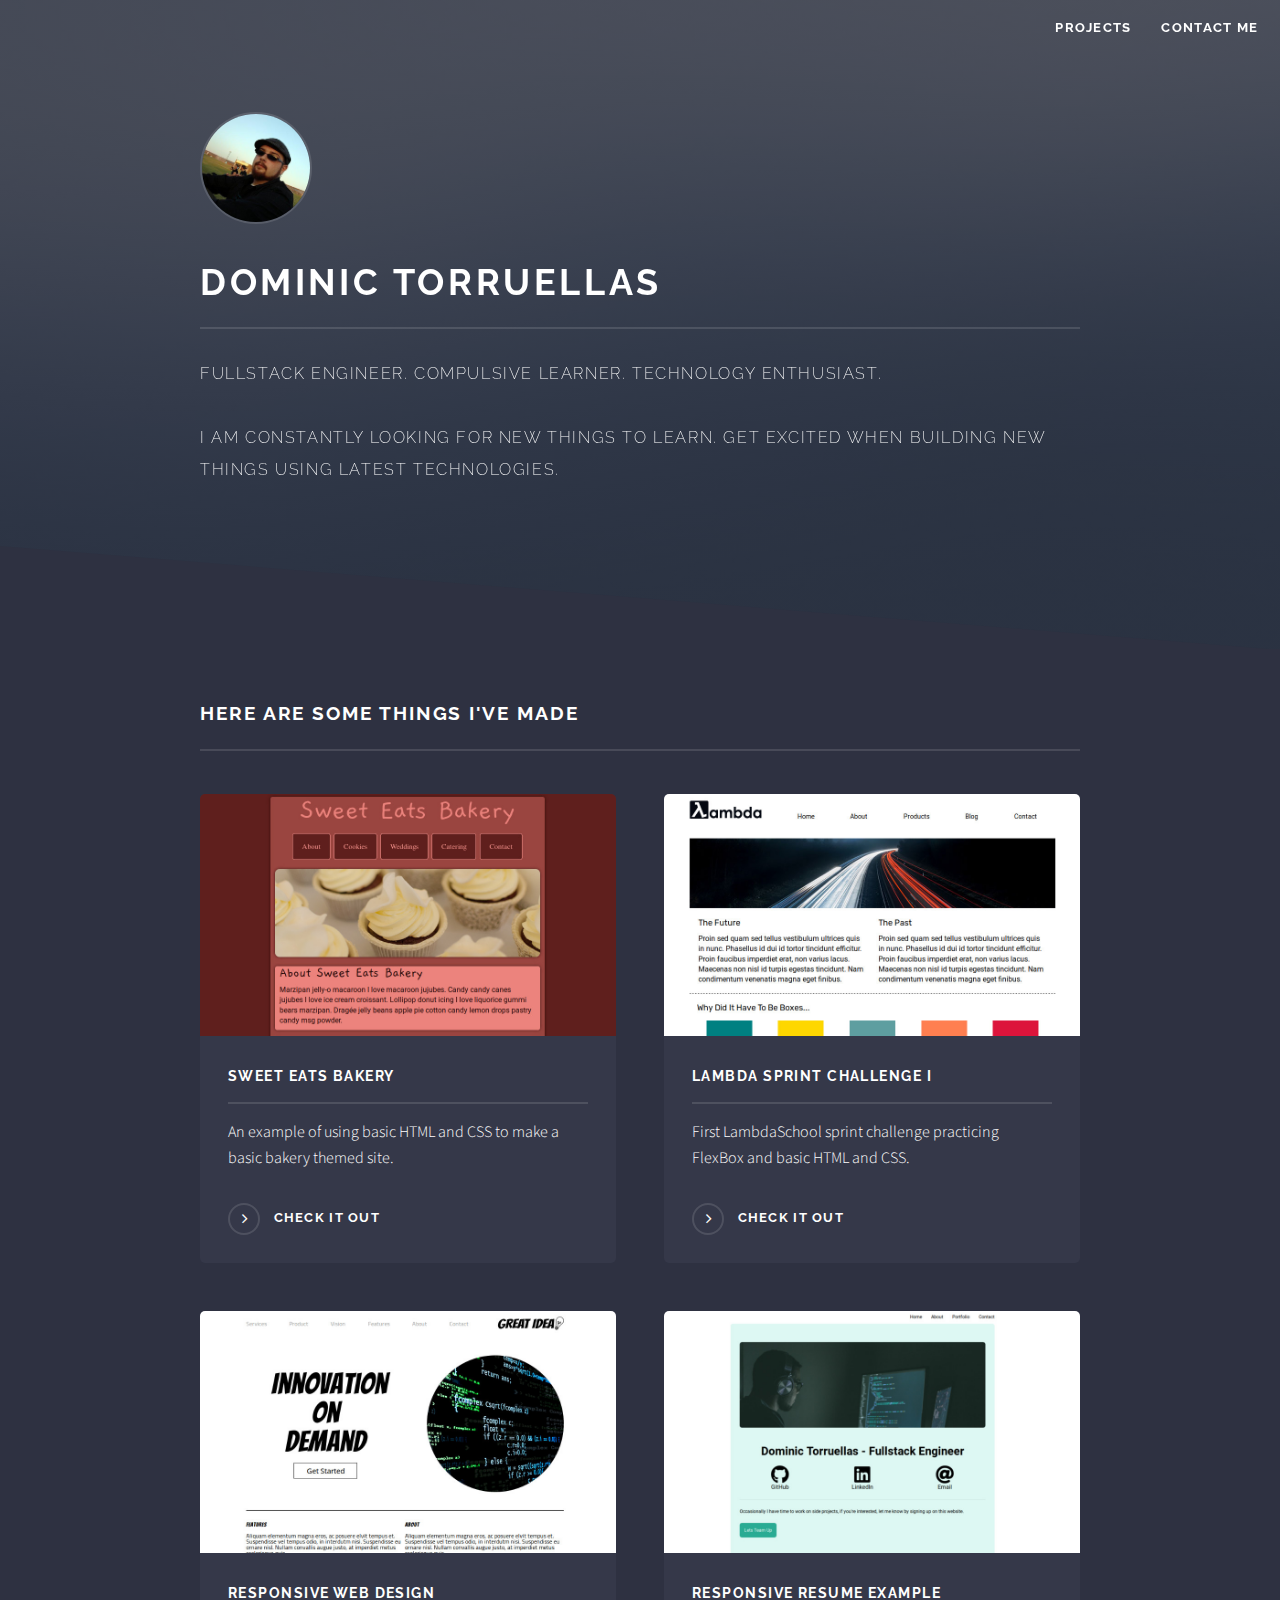
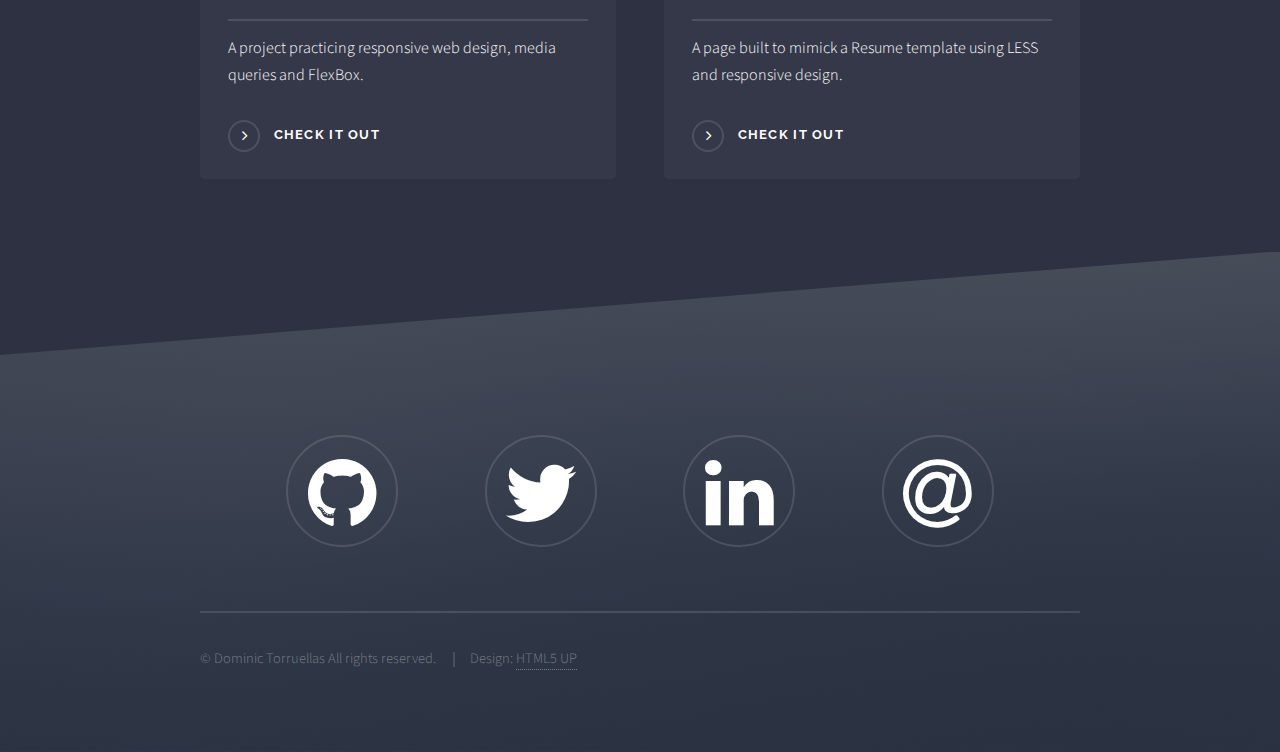
==== commit 6adbc6de: "added link to resume example site" ====
--- a/index.html
+++ b/index.html
@@ -6,12 +6,32 @@
 -->
 <html id="home">
   <head>
-    <title>Dominic Torruellas - I make stuff</title>
+    <title>Dominic Torruellas - I make stuff. I learn things.</title>
     <meta charset="utf-8" />
     <meta
       name="viewport"
       content="width=device-width, initial-scale=1, user-scalable=no"
     />
+    <meta property="og:site_name" content="Dominic's Site" />
+    <meta property="og:title" content="I make stuff. I learn things" />
+    <meta
+      property="og:description"
+      content="This is my personal website. Take a look at the things I make."
+    />
+    <meta
+      property="og:image:url"
+      content="https://www.domt.dev/images/thumbnail.jpg"
+    />
+    <meta
+      property="og:image:secure_url"
+      content="https://www.domt.dev/images/thumbnail.jpg"
+    />
+    <meta property="og:image:type" content="image/jpeg" />
+    <meta property="og:image:width" content="1200" />
+    <meta property="og:image:height" content="627" />
+    <meta property="og:image:alt" content="Picture of Dominic's Website" />
+    <meta property="og:url" content="https://www.domt.dev/" />
+    <meta property="og:type" content="website" />
     <link rel="stylesheet" href="assets/css/main.css" />
     <noscript><link rel="stylesheet" href="assets/css/noscript.css"/></noscript>
   </head>
@@ -101,13 +121,20 @@
                 >
               </article>
               <article>
-                <a href="#" class="image"
-                  ><img src="images/pic07.jpg" alt=""
+                <a href="https://resume.domt.dev/" class="image" target="_blank"
+                  ><img src="./images/ResumeSite.jpg" alt=""
                 /></a>
-                <h3 class="major">More coming soon!</h3>
+                <h3 class="major">Responsive Resume Example</h3>
                 <p>
-                  I will add more projects soon!
+                  A page built to mimick a Resume template using LESS and
+                  responsive design.
                 </p>
+                <a
+                  href="https://resume.domt.dev/"
+                  class="special"
+                  target="_blank"
+                  >Check it out</a
+                >
                 <!-- <a href="#" class="special">Learn more</a> -->
               </article>
             </section>
